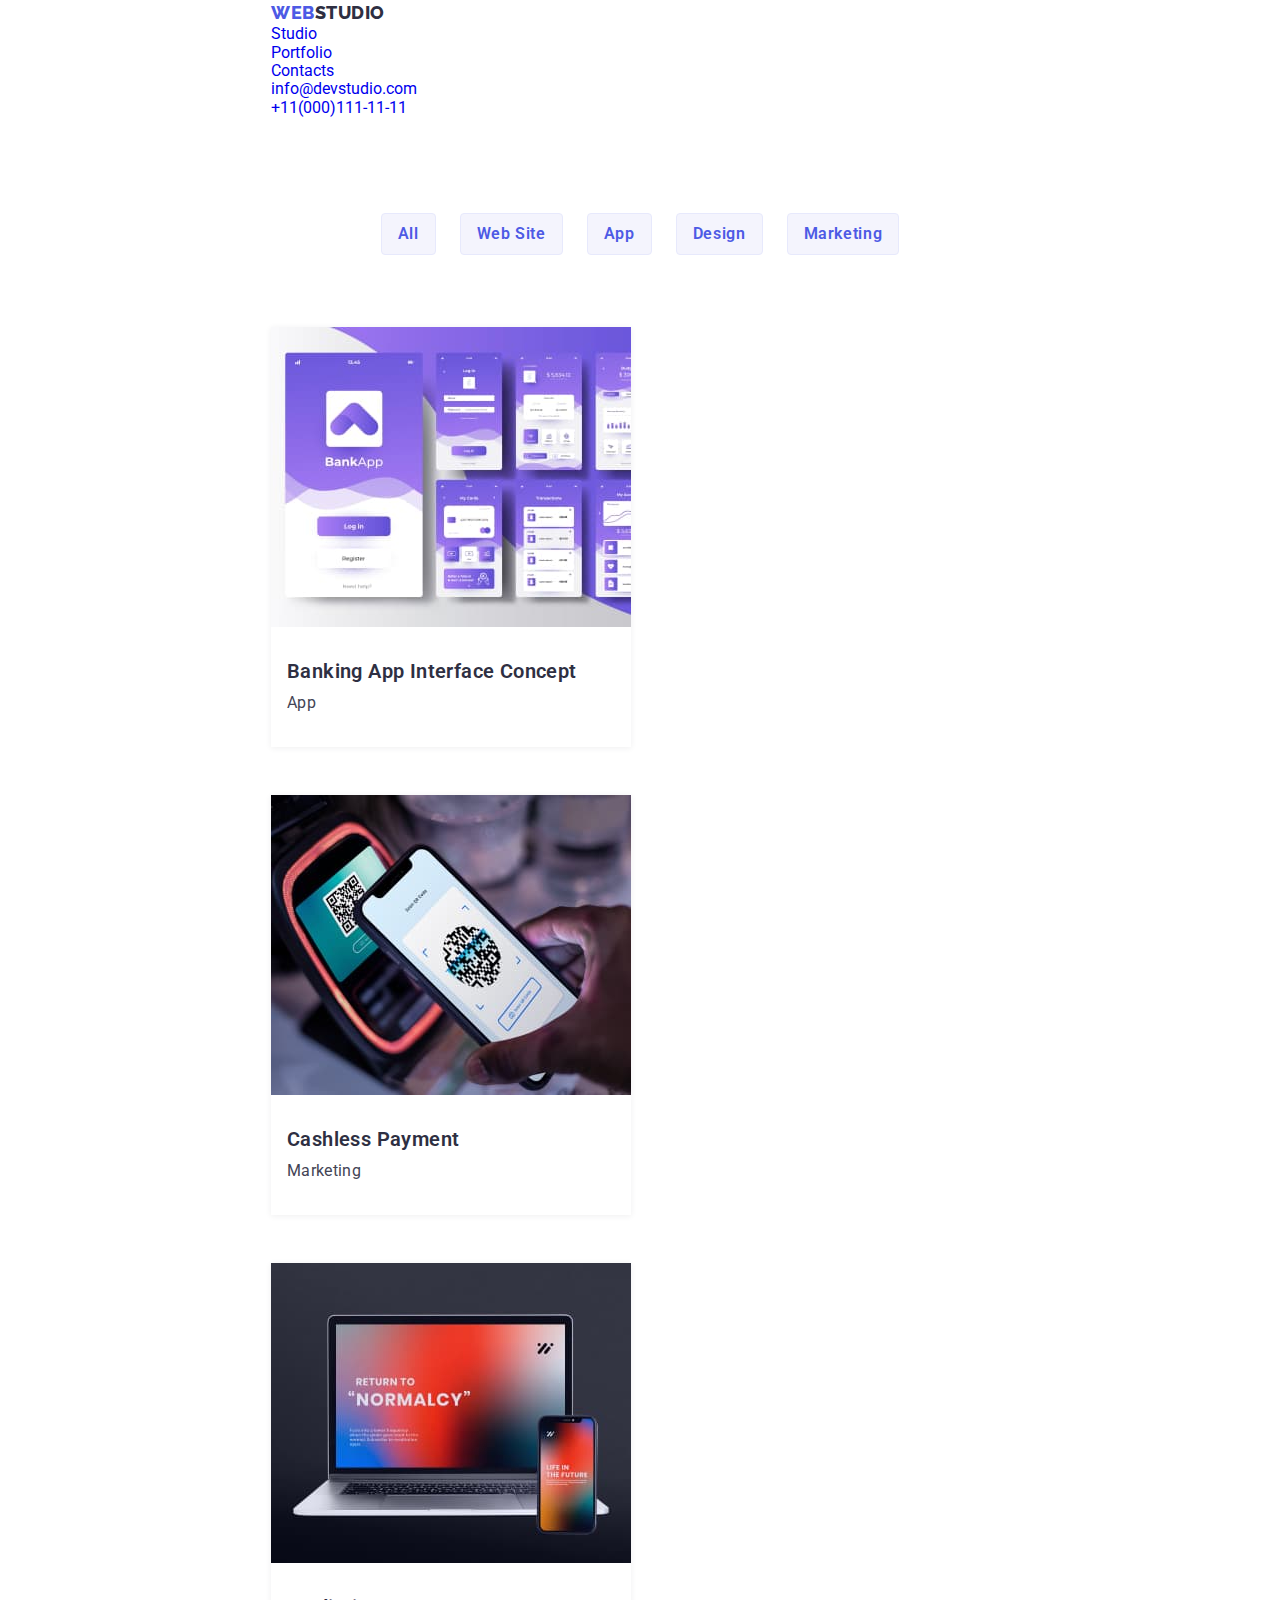
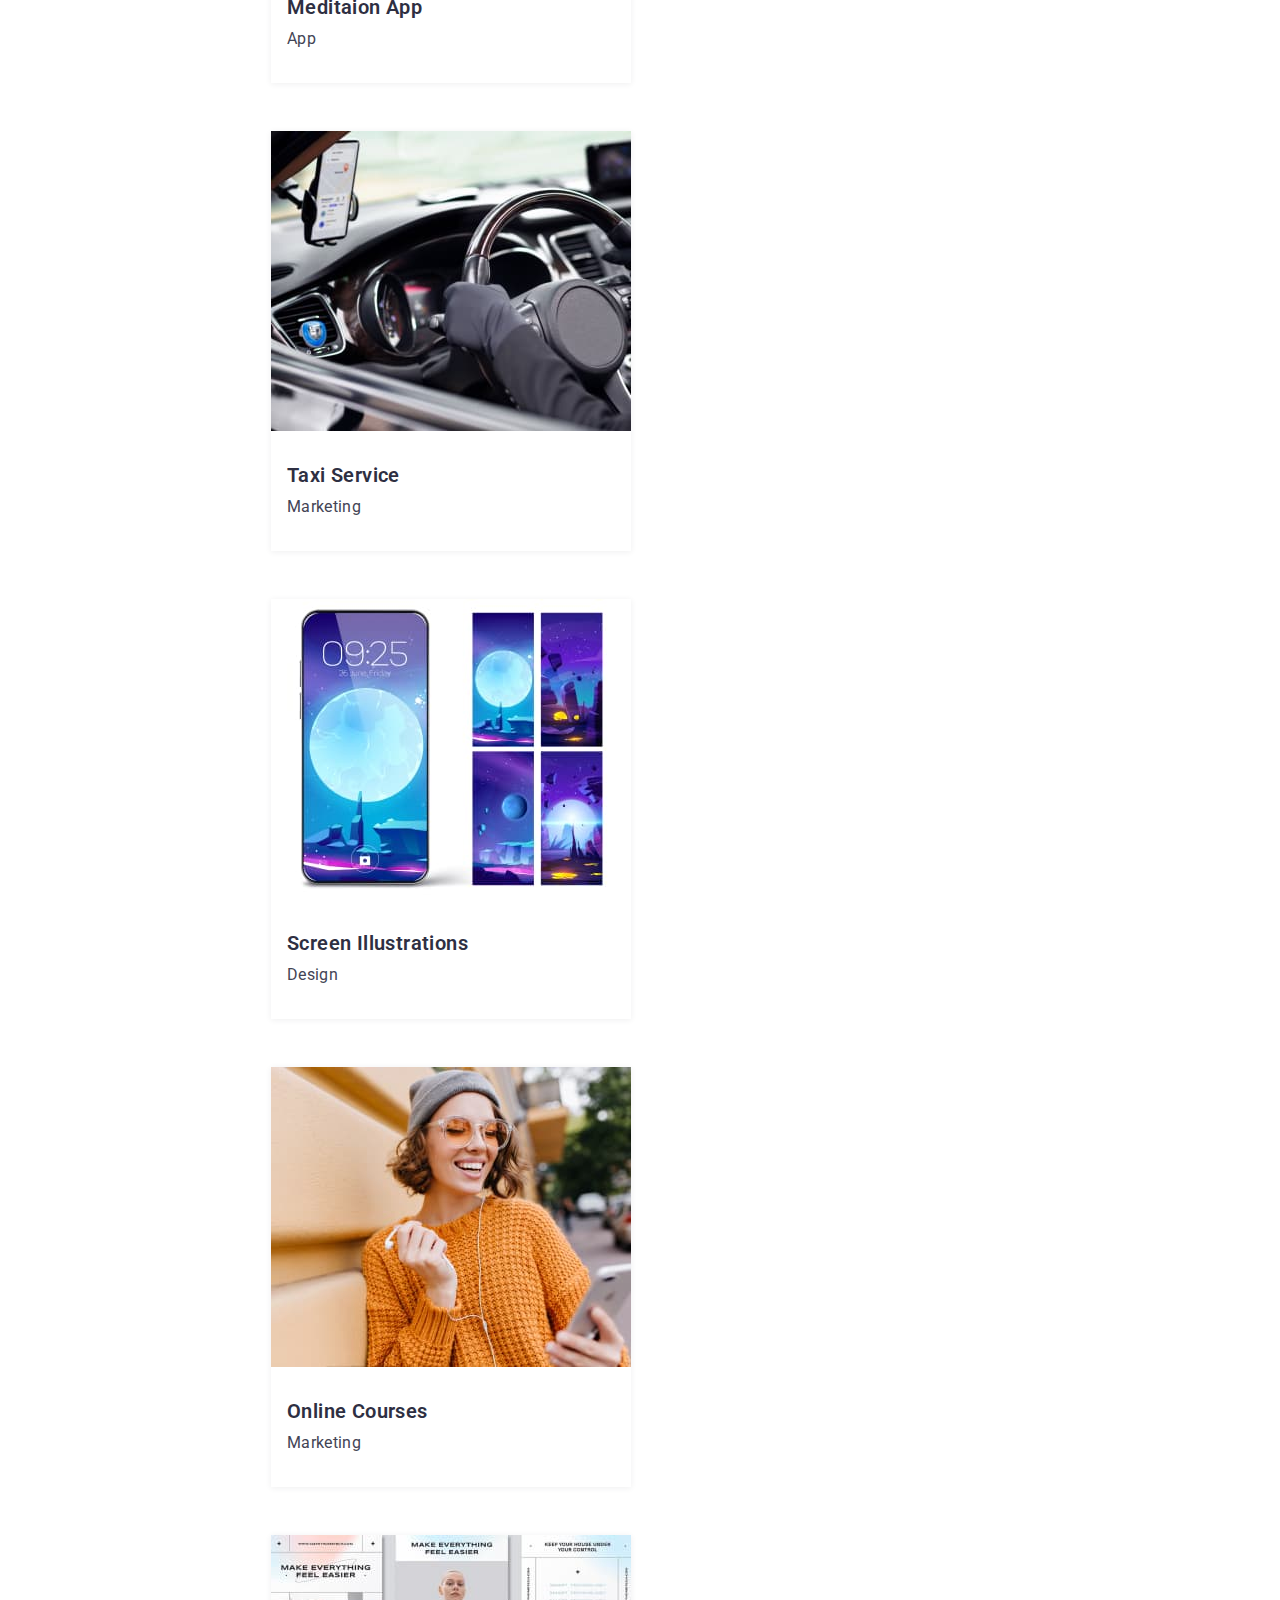
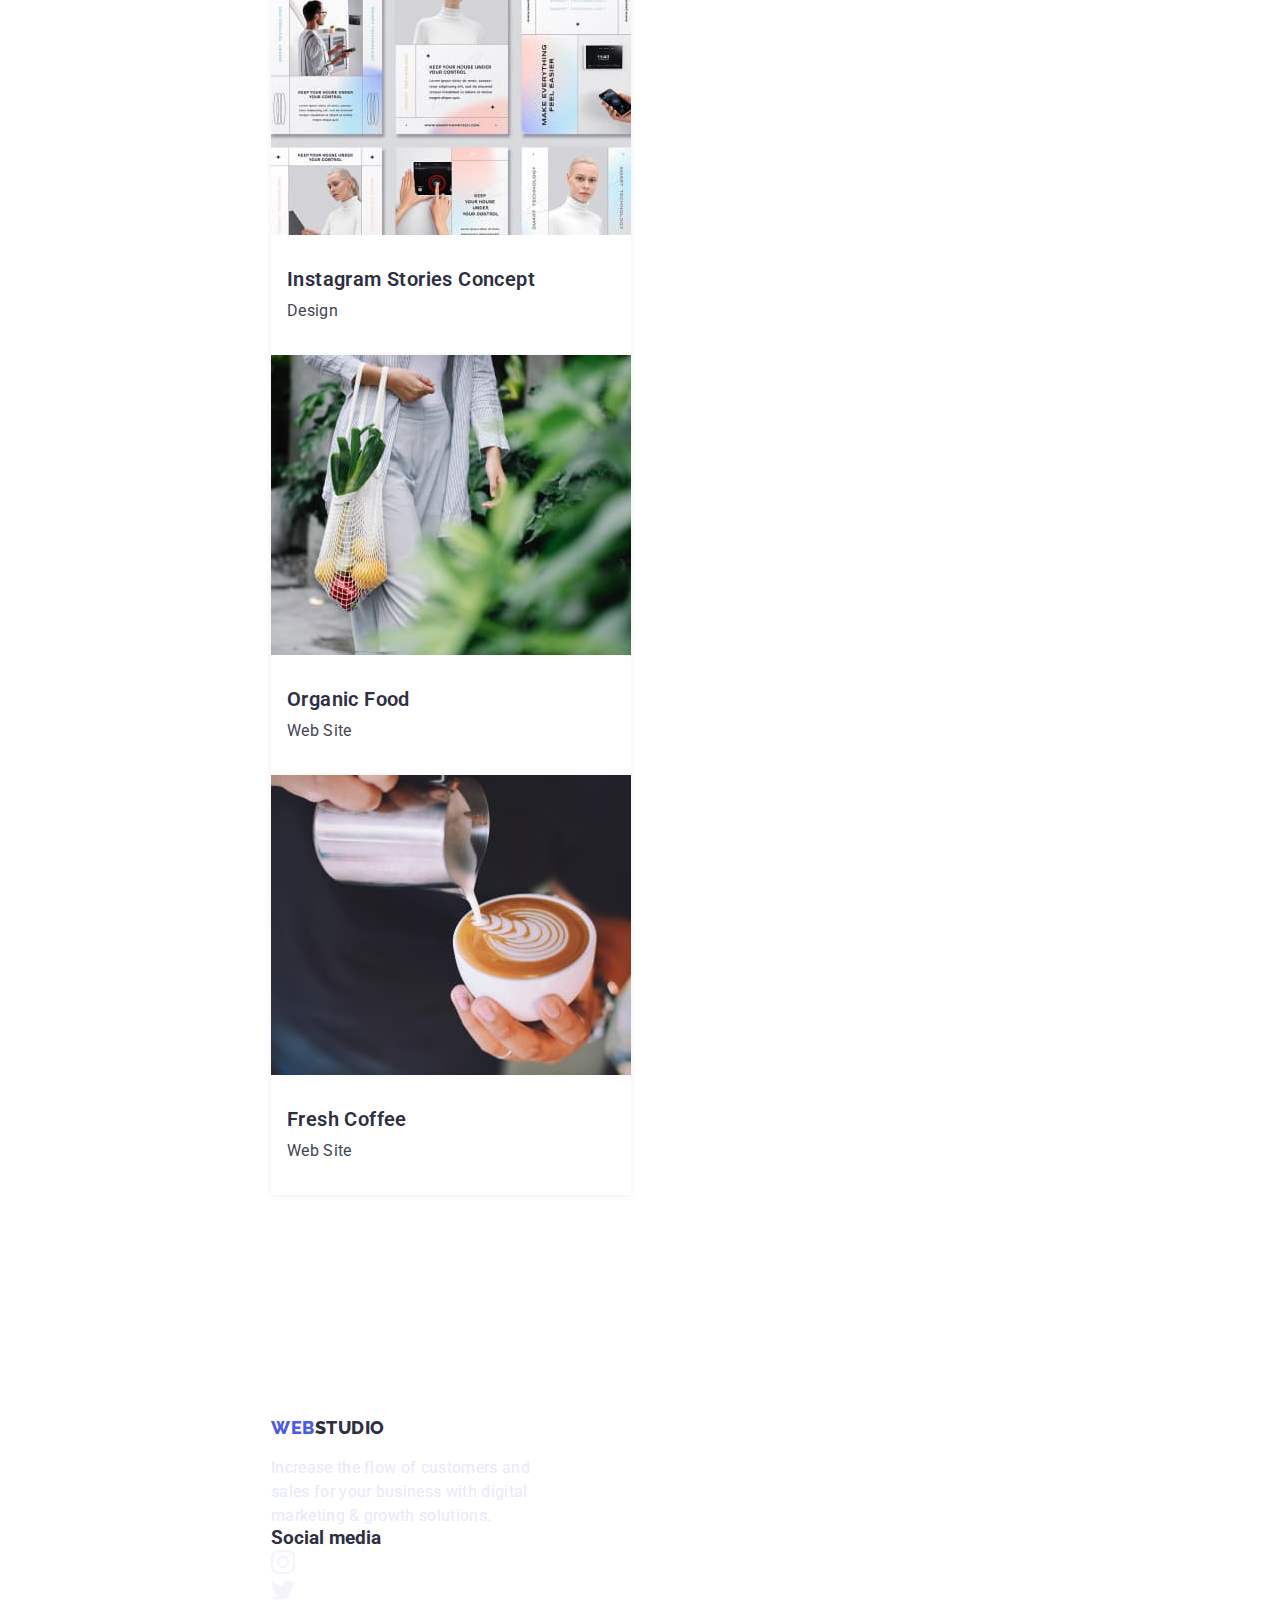
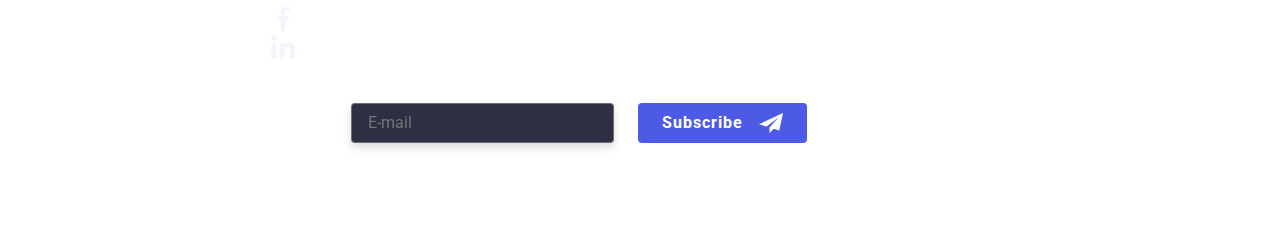
==== portfolio.html @ 141341dd "7" ====
<!DOCTYPE html>
<html lang="en">
  <head>
    <meta charset="UTF-8" />
    <meta http-equiv="X-UA-Compatible" content="IE=edge" />
    <meta name="viewport" content="width=device-width, initial-scale=1.0" />
    <link rel="stylesheet" href="css/modern-normalize.css" />
    <link rel="stylesheet" href="css/style.css" />
    <link rel="preconnect" href="https://fonts.googleapis.com" />
    <link rel="preconnect" href="https://fonts.gstatic.com" crossorigin />
    <link
      href="https://fonts.googleapis.com/css2?family=Raleway:wght@800&family=Roboto:wght@400;700&display=swap"
      rel="stylesheet"
    />
    <link rel="preconnect" href="https://fonts.googleapis.com" />
    <link rel="preconnect" href="https://fonts.gstatic.com" crossorigin />
    <link
      href="https://fonts.googleapis.com/css2?family=Raleway:wght@800&display=swap"
      rel="stylesheet"
    />
    <title>Document</title>
  </head>
  <body>
    <header>
      <div class="container header">
        <nav class="header__menu">
          <a class="logo" href="index.html"><span>Web</span>Studio</a>
          <ul class="header__menu__list">
            <li><a class="header__menu__link" href="index.html">Studio</a></li>
            <li>
              <a class="header__menu__link current" href="portfolio.html"
                >Portfolio</a
              >
            </li>
            <li><a class="header__menu__link" href="#">Contacts</a></li>
          </ul>
        </nav>
        <ul class="header__contact">
          <li>
            <a class="header__contact__link" href="mailto:info@devstudio.com"
              >info@devstudio.com</a
            >
          </li>
          <li>
            <a class="header__contact__link" href="tel:+110001111111"
              >+11(000)111-11-11</a
            >
          </li>
        </ul>
      </div>
    </header>
    <main>
      <section class="portfolio__content">
        <div class="container">
          <h1 class="visually-hidden">Портфолио</h1>
          <ul class="portfolio__buttons">
            <li><button type="button">All</button></li>
            <li><button type="button">Web Site</button></li>
            <li><button type="button">App</button></li>
            <li><button type="button">Design</button></li>
            <li><button type="button">Marketing</button></li>
          </ul>
          <ul class="portfolio__list">
            <li class="portfolio__item">
              <div class="portfolio__list_img-box">
                <img
                  width="360"
                  height="300"
                  src="img/portfolio/img11.jpg"
                  alt="
Концепція інтерфейсу банківської програми"
                />
                <div class="overlay">
                  <p>
                    14 Stylish and User-Friendly App Design Concepts · Task
                    Manager App · Calorie Tracker App · Exotic Fruit Ecommerce
                    App · Cloud Storage App
                  </p>
                </div>
              </div>
              <div class="portfolio__list__text">
                <h3>Banking App Interface Concept</h3>
                <p>App</p>
              </div>
            </li>
            <li class="portfolio__item">
              <div class="portfolio__list_img-box">
                <img
                  width="360"
                  height="300"
                  src="img/portfolio/img12.jpg"
                  alt="
        Безготівковий розрахунок"
                />
                <div class="overlay">
                  <p>
                    14 Stylish and User-Friendly App Design Concepts · Task
                    Manager App · Calorie Tracker App · Exotic Fruit Ecommerce
                    App · Cloud Storage App
                  </p>
                </div>
              </div>
              <div class="portfolio__list__text">
                <h3>Cashless Payment</h3>
                <p>Marketing</p>
              </div>
            </li>
            <li class="portfolio__item">
              <div class="portfolio__list_img-box">
                <img
                  width="360"
                  height="300"
                  src="img/portfolio/img13.jpg"
                  alt="
        Додаток для медитації"
                />
                <div class="overlay">
                  <p>
                    14 Stylish and User-Friendly App Design Concepts · Task
                    Manager App · Calorie Tracker App · Exotic Fruit Ecommerce
                    App · Cloud Storage App
                  </p>
                </div>
              </div>

              <div class="portfolio__list__text">
                <h3>Meditaion App</h3>
                <p>App</p>
              </div>
            </li>
            <li class="portfolio__item">
              <div class="portfolio__list_img-box">
                <img
                  width="360"
                  height="300"
                  src="img/portfolio/img14.jpg"
                  alt="
      Служба таксі"
                />
                <div class="overlay">
                  <p>
                    14 Stylish and User-Friendly App Design Concepts · Task
                    Manager App · Calorie Tracker App · Exotic Fruit Ecommerce
                    App · Cloud Storage App
                  </p>
                </div>
              </div>

              <div class="portfolio__list__text">
                <h3>Taxi Service</h3>
                <p>Marketing</p>
              </div>
            </li>
            <li class="portfolio__item">
              <div class="portfolio__list_img-box">
                <img
                  width="360"
                  height="300"
                  src="img/portfolio/img15.jpg"
                  alt="
        Екранні ілюстрації"
                />
                <div class="overlay">
                  <p>
                    14 Stylish and User-Friendly App Design Concepts · Task
                    Manager App · Calorie Tracker App · Exotic Fruit Ecommerce
                    App · Cloud Storage App
                  </p>
                </div>
              </div>

              <div class="portfolio__list__text">
                <h3>Screen Illustrations</h3>
                <p>Design</p>
              </div>
            </li>
            <li class="portfolio__item">
              <div class="portfolio__list_img-box">
                <img
                  width="360"
                  height="300"
                  src="img/portfolio/img16.jpg"
                  alt="Онлайн курси"
                />
                <div class="overlay">
                  <p>
                    14 Stylish and User-Friendly App Design Concepts · Task
                    Manager App · Calorie Tracker App · Exotic Fruit Ecommerce
                    App · Cloud Storage App
                  </p>
                </div>
              </div>

              <div class="portfolio__list__text">
                <h3>Online Courses</h3>
                <p>Marketing</p>
              </div>
            </li>
            <li class="portfolio__item">
              <div class="portfolio__list_img-box">
                <img
                  width="360"
                  height="300"
                  src="img/portfolio/img17.jpg"
                  alt="Концепція Інстаграм исторії"
                />
                <div class="overlay">
                  <p>
                    14 Stylish and User-Friendly App Design Concepts · Task
                    Manager App · Calorie Tracker App · Exotic Fruit Ecommerce
                    App · Cloud Storage App
                  </p>
                </div>
              </div>

              <div class="portfolio__list__text">
                <h3>Instagram Stories Concept</h3>
                <p>Design</p>
              </div>
            </li>
            <li class="portfolio__item">
              <div class="portfolio__list_img-box">
                <img
                  width="360"
                  height="300"
                  src="img/portfolio/img18.jpg"
                  alt="Натуральні харчові продукти"
                />
                <div class="overlay">
                  <p>
                    14 Stylish and User-Friendly App Design Concepts · Task
                    Manager App · Calorie Tracker App · Exotic Fruit Ecommerce
                    App · Cloud Storage App
                  </p>
                </div>
              </div>

              <div class="portfolio__list__text">
                <h3>Organic Food</h3>
                <p>Web Site</p>
              </div>
            </li>
            <li class="portfolio__item">
              <div class="portfolio__list_img-box">
                <img
                  width="360"
                  height="300"
                  src="img/portfolio/img19.jpg"
                  alt="Свіжа кава"
                />
                <div class="overlay">
                  <p>
                    14 Stylish and User-Friendly App Design Concepts · Task
                    Manager App · Calorie Tracker App · Exotic Fruit Ecommerce
                    App · Cloud Storage App
                  </p>
                </div>
              </div>

              <div class="portfolio__list__text">
                <h3>Fresh Coffee</h3>
                <p>Web Site</p>
              </div>
            </li>
          </ul>
        </div>
      </section>
    </main>
    <footer>
      <div class="container footer__content">
        <div>
          <a class="logo logo__footer" href="index.html"
            ><span>Web</span>Studio</a
          >
          <p class="footer-text">
            Increase the flow of customers and sales for your business with
            digital marketing & growth solutions.
          </p>
        </div>
        <div class="footer__social-media">
          <h3 class="footer__social-media-title">Social media</h3>
          <ul class="footer__social-media-list">
            <li>
              <a class="footer__social-media_link" href="#">
                <svg
                  class="footer__social-media_svg"
                  width="24px"
                  height="24px"
                >
                  <use href="img/symbol-defs.svg#icon-instagram2"></use>
                </svg>
              </a>
            </li>
            <li>
              <a class="footer__social-media_link" href="#">
                <svg
                  class="footer__social-media_svg"
                  width="24px"
                  height="24px"
                >
                  <use href="img/symbol-defs.svg#icon-twitter2"></use>
                </svg>
              </a>
            </li>
            <li>
              <a class="footer__social-media_link" href="#">
                <svg
                  class="footer__social-media_svg"
                  width="24px"
                  height="24px"
                >
                  <use href="img/symbol-defs.svg#icon-facebook2"></use>
                </svg>
              </a>
            </li>
            <li>
              <a class="footer__social-media_link" href="#">
                <svg
                  class="footer__social-media_svg"
                  width="24px"
                  height="24px"
                >
                  <use href="img/symbol-defs.svg#icon-linkedin2"></use>
                </svg>
              </a>
            </li>
          </ul>
        </div>
        <div class="footer_subscribe">
          <p class="subscribe-text">Subscribe</p>
          <form class="footer-form">
            <input class="footer-form-input" type="mail" name="text" placeholder="E-mail">
            <button class="footer-form-button" type="submit">Subscribe
              <svg class="footer-button-svg" width="24px" height="24px">
                <use href="./img/symbol-defs.svg#icon-send"></use>
              </svg>
            </button>
          </form>
        </div>
      </div>
    </footer>
  </body>
</html>
---- css/style.css ----
* {
  text-decoration: none;
  list-style: none;
  padding: 0;
  margin: 0;
}

img {
  display: block;
  width: 100%;
  height: auto;
}

body {
  font-weight: 400;
  color: var(--brand-color2);
  font-family: "Roboto", sans-serif;
}

:root {
  --brand-color: #434455;
  --blu-color: #4d5ae5;
  --blu-color2: #404bbf;
  --brand-color2: #2e2f42;
  --white-color: #fff;
  --white-color2: #f4f4fd;
  --white-color3: #e7e9fc;
  --modal-input-color: #8e8f99;
}

.section {
  padding: 120px 0;
}

/* .container {
  padding: 0 15px;
  width: 1158px;
  margin: 0 auto;
} */

.container {
  margin-left: auto;
  margin-right: auto;
  padding-left: 15px;
  padding-right: 15px;}

  @media screen and(max-width:427px) {
    .container{  
    width: 100vw;
      margin: 0;
      margin-left: auto;
      margin-right: auto;}  
  }

  @media screen and (min-width:428px) {
      .container{width: 428px;}
  }

  @media screen and (min-width:768px) {
    
      .container{width: 768px;}
  }

  @media screen and (min-width:1440px) {

      .container{width: 1158px;}
  }

@media screen and (max-width: 767px) {
  .header__menu__list,
  .header__contact {
    display: none;
  }
  .header {
    display: flex;
    justify-content: space-between;
    align-items: center;
    padding-top: 24px;
    padding-bottom: 24px;
  }
  .mobile__menu__open {
    border: 0;
    background: none;
  }
  .mobile__menu__open__icon {
    display: block;
  }
}

.mobile__menu.is-open {
  opacity: 1;
  visibility: visible;
  pointer-events: auto;
}

.mobile__menu {
  position: fixed;
  top: 0;
  left: 0;
  width: 100%;
  height: 100%;
  background: #fff;
  z-index: 1000;
  opacity: 0;
  visibility: hidden;
  pointer-events: none;
  transition: opacity 250ms cubic-bezier(0.4, 0, 0.2, 1),
    visibility 250ms cubic-bezier(0.4, 0, 0.2, 1);
}


.mobile__menu__container {
  position: relative;
  padding: 80px 0 40px 25px;
}

.mobale__menu__link_list {
  margin-bottom: 284px;
}

.mobale__menu__link_item {
  margin-bottom: 40px;
}

.mobale__menu__link_item:nth-child(3) {
  margin: 0;
}

.mobile__menu__link {
  font-weight: 600;
  font-size: 36px;
  line-height: 1.12;
  letter-spacing: 0.02em;
  text-transform: capitalize;
  color: var(--brand-color2);
  transition: color 250ms cubic-bezier(0.4, 0, 0.2, 1);
}

.mobile__menu__link:focus,
.mobile__menu__link:active {
  color: var(--blu-color);
}

.mobale__menu__link_contact_list {
  margin-bottom: 48px;
}

.mobale__menu__link_contact_item {
  margin-bottom: 40px;
}

.mobale__menu__link_contact_item:nth-child(2) {
  margin: 0;
}
.mobile__menu__contact_link {
  font-weight: 600;
  font-size: 36px;
  line-height: 1.2;
  text-transform: capitalize;
  color: var(--brand-color);
  transition: color 250ms cubic-bezier(0.4, 0, 0.2, 1);
}

.mobile__menu__contact_link:focus,
.mobile__menu__contact_link:active {
  color: var(--blu-color);
}

.mobale__menu__link_contact_item:nth-child(2) .mobile__menu__contact_link {
  font-size: 20px;
  line-height: 1.2;
  letter-spacing: 0.02em;
  text-transform: none;
}

.mobale__menu__link_social_list {
  display: flex;
  width: 328px;
  height: 40px;
  gap: 56px;
}
.mobile__menu__link_social_item {
  display: flex;
  width: 40px;
  height: 40px;
  justify-content: center;
  align-items: center;
  border-radius: 50px;
  border: none;
  background-color: var(--blu-color);
}

.mobile__menu__social__link-svg {
  display: block;
}

.mobile__menu__close {
  position: absolute;
  top: 30px;
  right: 18px;
  width: 24px;
  height: 24px;
  border-radius: 50%;
  background-color: #e7e9fc;
  border: 1px solid rgba(0, 0, 0, 0.1);
  text-align: center;
  transition: box-shadow 250ms cubic-bezier(0.4, 0, 0.2, 1),
    border 250ms cubic-bezier(0.4, 0, 0.2, 1);
}

.mobile__menu__close:focus,
.mobile__menu__close:active {
  border: 1px solid rgba(0, 0, 0, 0);
  box-shadow: 0px 1px 6px rgba(46, 47, 66, 0.08),
    0px 1px 1px rgba(46, 47, 66, 0.16), 0px 2px 1px rgba(46, 47, 66, 0.08);
}

.mobile__menu__icon:hover,
.mobile__menu__icon:focus {
  border: 1px solid rgba(0, 0, 0, 0);
  box-shadow: 0px 1px 6px rgba(46, 47, 66, 0.08),
    0px 1px 1px rgba(46, 47, 66, 0.16), 0px 2px 1px rgba(46, 47, 66, 0.08);
}

.logo {
  font-weight: 800;
  font-size: 18px;
  line-height: 1.4;
  letter-spacing: 0.03em;
  text-transform: uppercase;
  color: var(--brand-color2);
  font-family: "Raleway", sans-serif;
  align-self: center;
}

.logo span {
  color: var(--blu-color);
}

/* header {
  box-shadow: 0px 2px 1px rgba(46, 47, 66, 0.08),
    0px 1px 1px rgba(46, 47, 66, 0.16), 0px 1px 6px rgba(46, 47, 66, 0.08);
}

.header {
  display: flex;
}



.header__menu {
  display: flex;
}

.header__menu__list {
  display: flex;
  align-items: center;
  margin: 0 0 0 77px;
}

.header__menu__link {
  color: var(--brand-color2);
  font-weight: 600;
  font-size: 16px;
  line-height: 1.5;
  letter-spacing: 0.02em;
  transition: color 250ms cubic-bezier(0.4, 0, 0.2, 1);
}

.header__menu__list li {
  margin: 0 40px 0 0;
}

.header__menu__list li:nth-child(3) {
  margin: 0;
}

.header__menu__link {
  padding: 24px 0;
  position: relative;
  display: block;
}

.header__menu__link::after {
  content: "";
  position: absolute;
  left: 0;
  bottom: 0;
  display: block;
  width: 100%;
  height: 5px;
  background-color: var(--blu-color);
  color: var(--blu-color);
  display: none;
}

.header__menu__link.current::after {
  content: "";
  position: absolute;
  left: 0;
  bottom: 0;
  display: block;
  width: 100%;
  height: 5px;
  background-color: var(--blu-color);
  border-radius: 2px;
}

.header__menu__link:hover,
.header__menu__link:focus {
  color: var(--brand-color);
}

.header__menu__link:active {
  color: var(--blu-color);
}

.header__contact {
  padding: 24px 0;
  display: flex;
  margin-left: auto;
}

.header__contact__link {
  color: var(--brand-color2);
  font-weight: 400;
  font-size: 16px;
  line-height: 1.5;
  letter-spacing: 0.02em;
  transition: color 250ms cubic-bezier(0.4, 0, 0.2, 1);
}

.header__contact li {
  margin: 0 0 0 40px;
}

.header__contact li:nth-child(1) {
  margin: 0;
}

.header__contact__link:hover,
.header__contact__link:focus {
  color: var(--blu-color);
}

.header__contact__link:active {
  color: var(--blu-color);
}




.main__header {
  background-image: linear-gradient(
      rgba(46, 47, 66, 0.7),
      rgba(46, 47, 66, 0.7)
    ),
    url(../img/people-office.jpg);
  background-size: cover;
  padding: 192px 0;
  text-align: center;
  margin: 0 auto;
  max-width: 1600px;
}

.main__header h1 {
  font-weight: 600;
  font-size: 56px;
  line-height: 1.08;
  text-align: center;
  letter-spacing: 0.02em;
  color: var(--white-color);
  margin: 0 auto;
  width: 496px;
}

.main__header button {
  max-width: 170px;
  background: var(--blu-color);
  box-shadow: 0px 4px 4px rgb(0 0 0 / 15%);
  transition: box-shadow 250ms cubic-bezier(0.4, 0, 0.2, 1);
  border-radius: 4px;
  font-size: 16px;
  line-height: 1.19;
  color: var(--white-color);
  border: none;
  cursor: pointer;
  margin: 48px 0 0 0;
  padding: 16px 32px;
}

.main__header button:hover {
  box-shadow: 0px 1px 6px rgba(46, 47, 66, 0.08),
    0px 1px 1px rgba(46, 47, 66, 0.16), 0px 2px 1px rgba(46, 47, 66, 0.08);
}

.main__header button:active {
  background: var(--blu-color2);
  box-shadow: 0px 4px 4px rgba(0, 0, 0, 0.15);
}

.main__text {
  padding: 120px 0 0 0;
}

.main__text__list {
  display: flex;
  gap: 24px;
}

.main__text__list__icon {
  background: #f4f4fd;
  border-radius: 4px;
  background: #f4f4fd;
  border-radius: 4px;
  width: 264px;
  height: 112px;
  display: flex;
  justify-content: center;
  align-items: center;
}

.icon-benefits {
  display: block;
}

.main__text h3 {
  font-weight: 600;
  font-size: 20px;
  line-height: 1.2;
  letter-spacing: 0.02em;
  margin: 8px 0 8px 0;
}

.main__text p {
  font-size: 16px;
  line-height: 1.5;
  letter-spacing: 0.02em;
  color: var(--brand-color);
}

.main__descr h2 {
  font-weight: 600;
  font-size: 36px;
  line-height: 1.12;
  text-align: center;
  letter-spacing: 0.02em;
  text-transform: capitalize;
  margin: 0 0 72px 0;
}

.main__descr__list {
  display: flex;
  gap: 24px;
}

.main__team {
  background-color: var(--white-color2);
}

.main__team h2 {
  font-weight: 600;
  font-size: 36px;
  line-height: 1.12;
  text-align: center;
  letter-spacing: 0.02em;
  text-transform: capitalize;
  margin: 0 0 72px;
}

.main__team__list {
  display: flex;
  gap: 24px;
}

.teammate {
  background: #ffffff;
  box-shadow: 0px 1px 6px rgba(46, 47, 66, 0.08),
    0px 1px 1px rgba(46, 47, 66, 0.16), 0px 2px 1px rgba(46, 47, 66, 0.08);
  border-radius: 0px 0px 4px 4px;
}

.teammate__text {
  padding: 32px 16px;
}

.social_media_team {
  display: flex;
  gap: 24px;
  padding: 4px 0;
}

.social_media_team-link {
  width: 40px;
  height: 40px;
  width: 40px;
  height: 40px;
  display: flex;
  justify-content: center;
  align-items: center;
  border-radius: 50%;
  border: 1px solid var(--blu-color);
  background-color: var(--blu-color);
}

.teammate h3 {
  font-weight: 600;
  font-size: 20px;
  line-height: 1.2;
  text-align: center;
  letter-spacing: 0.02em;
}

.teammate p {
  font-size: 16px;
  line-height: 24px;
  text-align: center;
  letter-spacing: 0.02em;
  color: var(--brand-color);
  margin: 8px 0 8px 0;
}

.customers__title {
  color: var(--brand-color2);
  text-align: center;
  margin: 0 0 72px 0;
  font-weight: 700;
  font-size: 36px;
  line-height: 1.17;
  letter-spacing: 0.03em;
}

.customers__list {
  display: flex;
  gap: 24px;
  height: 88px;
}

.customers__link {
  border: 1px solid #8e8f99;
  border-radius: 4px;
  transition: border 250ms cubic-bezier(0.4, 0, 0.2, 1);
  width: 168px;
  height: 88px;
  display: flex;
  justify-content: center;
  align-items: center;
}

.customers__link:hover,
.customers__link:focus {
  border: 1px solid var(--blu-color);
}

.customers-svg {
  fill: #8e8f99;
  transition: fill 250ms cubic-bezier(0.4, 0, 0.2, 1);
}

.customers__link:hover .customers-svg {
  fill: var(--blu-color);
}

.customers__link:hover .customers-svg {
  fill: var(--blu-color);
}

footer {
  background-color: var(--brand-color2);
}

.logo__footer {
  color: var(--white-color2);
  display: inline-block;
}

.footer__content {
  display: flex;
}

.footer__social-media {
  height: 100%;
  margin: 0 0 0 120px;
}

.footer__social-media-title {
  color: var(--white-color);
  font-weight: 600;
  font-size: 16px;
  line-height: 1.5;
  letter-spacing: 0.02em;
  margin: 0 0 16px 0;
}

.footer__social-media-list {
  display: flex;
  height: 40px;
  max-width: 208px;
  gap: 16px;
}

.footer__social-media_link {
  width: 40px;
  height: 40px;
  display: flex;
  justify-content: center;
  align-items: center;
  border: 0px solid rgba(255, 255, 255, 0.1);
  border-radius: 50%;
  background: rgba(255, 255, 255, 0.1);
  transition: background-color 250ms cubic-bezier(0.4, 0, 0.2, 1);
}

.footer__social-media_link:hover {
  background-color: #31d0aa;
}

.footer__social-media_link:focus {
  background-color: #31d0aa;
}
/* Portfolio */

.visually-hidden {
  position: absolute;
  width: 1px;
  height: 1px;
  margin: -1px;
  border: 0;
  padding: 0;
  white-space: nowrap;
  clip-path: inset(100%);
  clip: rect(0 0 0 0);
  overflow: hidden;
}

.portfolio__content {
  padding: 96px 0 120px 0;
}

.portfolio__buttons {
  display: flex;
  justify-content: center;
}

.portfolio__buttons button {
  font-family: "Roboto";
  font-style: normal;
  font-weight: 600;
  font-size: 16px;
  line-height: 1.5;
  letter-spacing: 0.04em;
  background: var(--white-color2);
  border: 1px solid var(--white-color3);
  border-radius: 4px;
  color: var(--blu-color);
  cursor: pointer;
  padding: 8px 16px;
  transition: background-color 250ms cubic-bezier(0.4, 0, 0.2, 1),
    border 250ms cubic-bezier(0.4, 0, 0.2, 1),
    box-shadow 250ms cubic-bezier(0.4, 0, 0.2, 1),
    color 250ms cubic-bezier(0.4, 0, 0.2, 1);
}

.portfolio__buttons li {
  margin: 0 24px 0 0;
}

.portfolio__buttons li:nth-child(5) {
  margin: 0;
}

.portfolio__buttons button:hover,
.portfolio__buttons button:focus {
  border: 1px solid var(--blu-color);
  background: var(--blu-color);
  box-shadow: 0px 3px 1px rgba(0, 0, 0, 0.1), 0px 2px 1px rgba(0, 0, 0, 0.08),
    0px 2px 2px rgba(0, 0, 0, 0.12);
  color: var(--white-color);
}

.portfolio__buttons button:active {
  background: var(--blu-color2);
  box-shadow: 0px 3px 1px rgba(0, 0, 0, 0.1), 0px 2px 1px rgba(0, 0, 0, 0.08),
    0px 2px 2px rgba(0, 0, 0, 0.12);
  color: var(--white-color);
}

.portfolio__list {
  display: flex;
  flex-wrap: wrap;
  margin: 72px 0 0 0;
}

.portfolio__list__text {
  padding: 32px 0 32px 16px;
}
.portfolio__item:nth-child(n + 7) {
  margin: 0 24px 0 0;
}
.portfolio__item:nth-child(3n + 3) {
  margin: 0 0 48px 0;
}
.portfolio__item:nth-child(9) {
  margin: 0;
}

.portfolio__item {
  box-shadow: 0px 1px 6px rgba(46, 47, 66, 0.08);
  transition: box-shadow 250ms cubic-bezier(0.4, 0, 0.2, 1);
  margin: 0 24px 48px 0;
}

.portfolio__list img {
  display: block;
}

.portfolio__item:hover,
.portfolio__item:focus {
  box-shadow: 0px 1px 6px rgba(46, 47, 66, 0.08),
    0px 1px 1px rgba(46, 47, 66, 0.16), 0px 2px 1px rgba(46, 47, 66, 0.08);
}

.portfolio__list h3 {
  font-weight: 600;
  font-size: 20px;
  line-height: 1.2;
  letter-spacing: 0.02em;
  margin: 0 0 8px 0;
}

.portfolio__list p {
  font-size: 16px;
  line-height: 1.5;
  letter-spacing: 0.02em;
  color: var(--brand-color);
}

.portfolio__list_img-box {
  position: relative;
  width: 360px;
  height: 300px;
  margin-left: auto;
  margin-right: auto;
  background-color: #bdbdbd;
  overflow: hidden;
}

.portfolio__item:hover .overlay,
.portfolio__item:focus .overlay {
  transform: translatey(0);
}

.overlay {
  position: absolute;
  top: 0;
  left: 0;
  width: 100%;
  height: 100%;
  background-color: #3f51b5;
  transform: translatey(100%);
  transition: transform 250ms ease;
}

.overlay p {
  font-size: 16px;
  line-height: 1.5;
  letter-spacing: 0.02em;
  color: #f4f4fd;
  padding: 40px 32px;
}

/* footer */

footer {
  padding: 100px 0;
}

.footer-text {
  max-width: 264px;
  margin: 16px 0 0 0;
  font-size: 16px;
  line-height: 24px;
  letter-spacing: 0.02em;
  color: var(--white-color3);
}

.footer_subscribe {
  margin: 0 0 0 80px;
  width: 456px;
}

.subscribe-text {
  font-weight: 600;
  font-size: 16px;
  line-height: 1.5;
  letter-spacing: 0.02em;
  color: var(--white-color);
  margin: 0 0 16px 0;
}

.footer-form {
  display: flex;
}

.footer-form-input {
  padding: 8px 0 8px 16px;
  width: 264px;
  margin: 0 24px 0 0;
  border: 1px solid rgba(255, 255, 255, 0.3);
  filter: drop-shadow(0px 4px 4px rgba(0, 0, 0, 0.15));
  border-radius: 4px;
  background: #2e2f42;
  color: #fff;
}

.footer-button-svg {
  margin: 0 0 0 16px;
}

.footer-form-button {
  transition: box-shadow 250ms cubic-bezier(0.4, 0, 0.2, 1);
  cursor: pointer;
  padding: 8px 24px;
  font-weight: 700;
  font-size: 16px;
  line-height: 1.5;
  display: flex;
  align-items: center;
  text-align: center;
  letter-spacing: 0.06em;
  color: var(--white-color);
  border: none;
  background: var(--blu-color);
  border-radius: 4px;
}

.footer-form-button:hover {
  box-shadow: 0px 1px 6px rgba(46, 47, 66, 0.08),
    0px 1px 1px rgba(46, 47, 66, 0.16), 0px 2px 1px rgba(46, 47, 66, 0.08);
}

.footer-form-button:active {
  background: var(--blu-color2);
  box-shadow: 0px 4px 4px rgba(0, 0, 0, 0.15);
}

/* modal */

.backdrop {
  position: fixed;
  top: 0;
  left: 0;
  width: 100%;
  height: 100%;
  background-color: rgba(46, 47, 66, 0.4);
  transition: opacity 250ms cubic-bezier(0.4, 0, 0.2, 1);
}

.is-hidden {
  opacity: 0;
  pointer-events: none;
  transition: opacity 250ms cubic-bezier(0.4, 0, 0.2, 1);
}

.modal {
  position: absolute;
  min-width: 408px;
  min-height: 576px;
  background-color: #fff;
  top: 50%;
  left: 50%;
  transform: translate(-50%, -50%);
}

.modal_close_btn {
  position: absolute;
  top: 24px;
  right: 24px;
  width: 24px;
  height: 24px;
  border-radius: 50%;
  background-color: #e7e9fc;
  border: 1px solid rgba(0, 0, 0, 0.1);
  text-align: center;
  cursor: pointer;
  transition: box-shadow 250ms cubic-bezier(0.4, 0, 0.2, 1),
    border 250ms cubic-bezier(0.4, 0, 0.2, 1);
}

.svg_modal_close {
  fill: #000000;
}

.modal_close_btn:hover,
.modal_close_btn:focus {
  border: 1px solid rgba(0, 0, 0, 0);
  box-shadow: 0px 1px 6px rgba(46, 47, 66, 0.08),
    0px 1px 1px rgba(46, 47, 66, 0.16), 0px 2px 1px rgba(46, 47, 66, 0.08);
}

.modal_block_form {
  display: flex;
  flex-direction: column;
  padding: 72px 24px 24px 24px;
}
.modal_block_form_title {
  font-family: "Roboto";
  font-style: normal;
  font-weight: 600;
  font-size: 16px;
  line-height: 1.5;
  text-align: center;
  letter-spacing: 0.02em;
  color: var(--brand-color2);
  margin-bottom: 16px;
}
.modal_form {
  display: flex;
  flex-direction: column;
}
.modal_form_field {
  display: flex;
  flex-direction: column;
  margin: 0 0 8px 0;
  color: var(--modal-input-color);
}

.modal_form_field:nth-child(4) {
  margin: 0;
}

.modal_form_input_wrap {
  position: relative;
}

.modal_form_text {
  display: block;
  margin: 0 0 4px 0;
  font-size: 12px;
  line-height: 1.17;
  letter-spacing: 0.01em;
}
.modal_form_input {
  width: 100%;
  height: 40px;
  border: 1px solid rgba(33, 33, 33, 0.2);
  border-radius: 4px;
  padding: 0 0 0 40px;
  transition: border-color 250ms cubic-bezier(0.4, 0, 0.2, 1);
}

.modal_form_input:focus {
  outline: none;
  border-color: var(--blu-color);
}

.modal_form_input:focus + .modal_form_input_svg {
  fill: var(--blu-color);
}

.modal_form_input_svg {
  position: absolute;
  top: 50%;
  left: 16px;
  transform: translate(0, -50%);
  transition: fill 250ms cubic-bezier(0.4, 0, 0.2, 1);
}
.modal_form_desc {
  resize: none;
  width: 100%;
  height: 120px;
  font-size: 12px;
  line-height: 1.17;
  letter-spacing: 0.01em;
  border: 1px solid rgba(33, 33, 33, 0.2);
  border-radius: 4px;
  padding: 8px 16px;
  transition: border-color 250ms cubic-bezier(0.4, 0, 0.2, 1);
}

.modal_form_desc::placeholder {
  color: rgba(117, 117, 117, 0.5);
}

.modal_form_desc:focus {
  outline: none;
  border-color: var(--blu-color);
}
.modal_form_chech_link {
  color: var(--blu-color);
}
.modal_form_check-policy {
  display: flex;
  margin: 16px 0 24px 0;
}
.modal_form-check {
  margin: 0 8px 0 0;
}

.modal_form_chech_link {
  font-size: 12px;
  line-height: 1.34;
  letter-spacing: 0.04em;
  color: var(--blu-color);
  margin: 0 0 0 3px;
}
.modal_form_check_desc {
  display: flex;
  align-items: center;
  font-size: 12px;
  line-height: 1.34;
  letter-spacing: 0.04em;
  color: #757575;
  flex: none;
  order: 1;
  flex-grow: 0;
}

.modal_form_check_desc::before {
  content: "";
  display: block;
  margin: 0 8px 0 0;
  width: 16px;
  height: 16px;
  border: 1.25px solid #2e2f42;
  border-radius: 2px;
  transition: border-color 250ms cubic-bezier(0.4, 0, 0.2, 1),
    background 250ms cubic-bezier(0.4, 0, 0.2, 1);
}

.modal_form-check:checked + .modal_form_check_desc::before {
  background: var(--blu-color);
  border-color: var(--blu-color);
  background-image: url(../img/check.svg);
  background-repeat: no-repeat;
  background-position: 2px 3px;
}

.modal_form_button {
  margin: 0 auto;
  width: 170px;
  height: 51px;
  background: var(--blu-color);
  box-shadow: 0px 4px 4px rgba(0, 0, 0, 0.15);
  border: none;
  border-radius: 4px;
  font-weight: 600;
  font-size: 16px;
  line-height: 1.19;
  letter-spacing: 0.04em;
  color: #ffffff;
  cursor: pointer;
  transition: box-shadow 250ms cubic-bezier(0.4, 0, 0.2, 1);
}

.modal_form_button:hover,
.modal_form_button:focus {
  box-shadow: 0px 1px 6px rgba(46, 47, 66, 0.08),
    0px 1px 1px rgba(46, 47, 66, 0.16), 0px 2px 1px rgba(46, 47, 66, 0.08);
}

.modal_form_button:active {
  background: #404bbf;
  box-shadow: 0px 4px 4px rgba(0, 0, 0, 0.15);
}
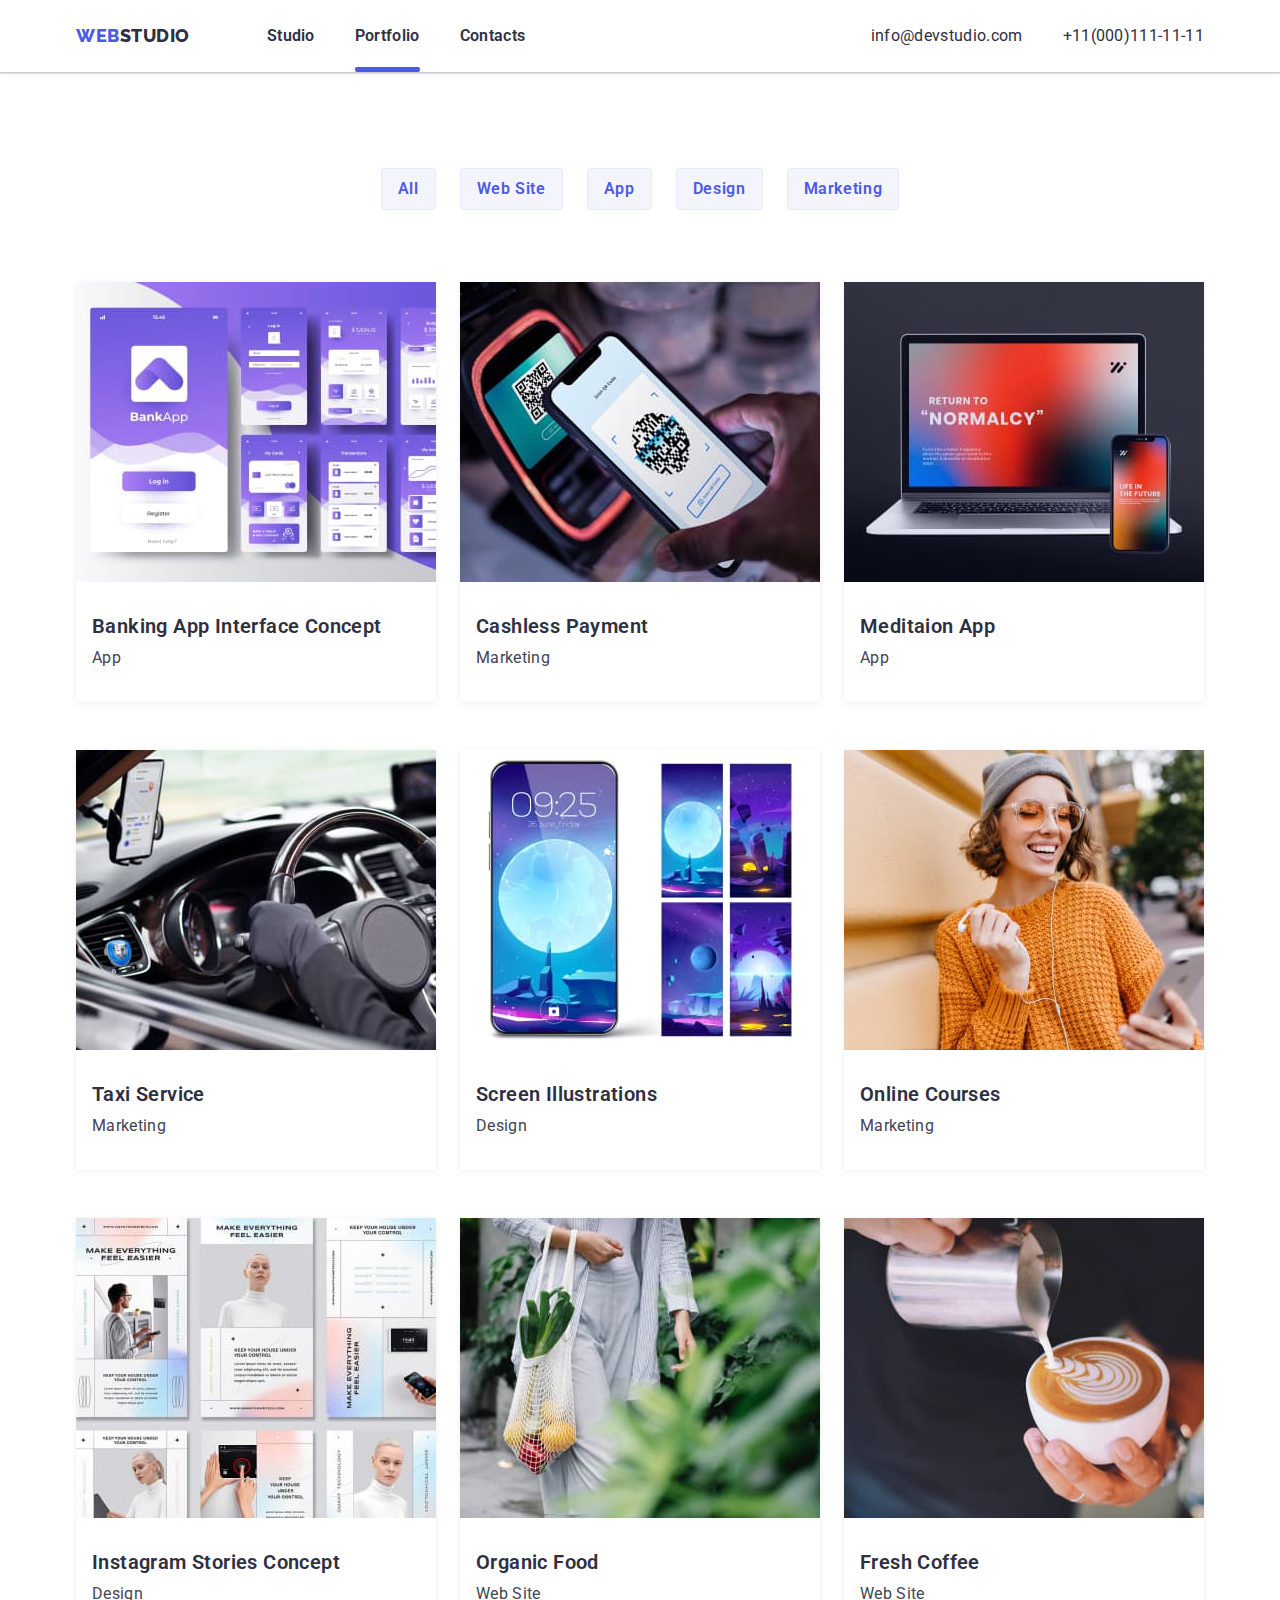
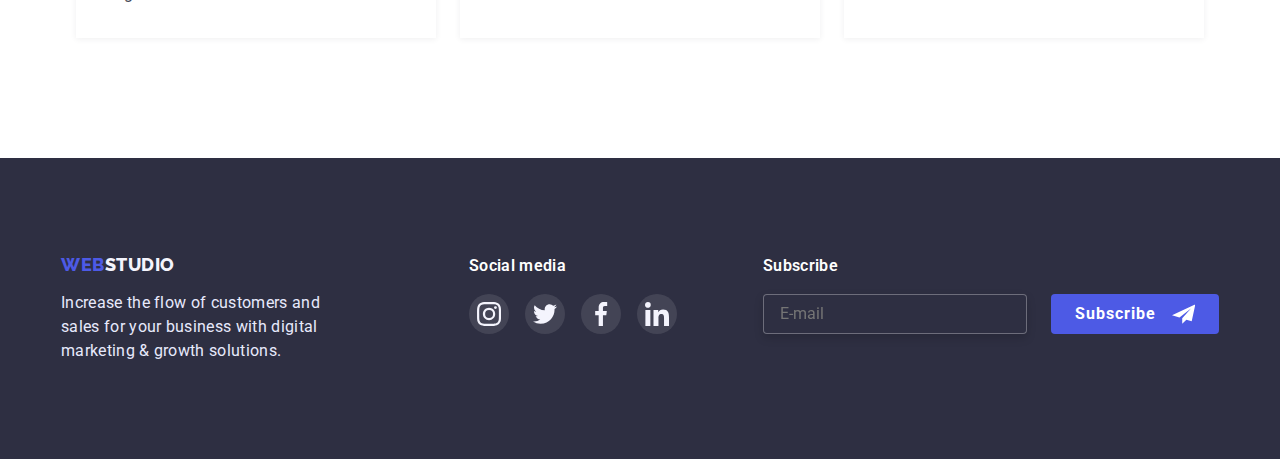
==== commit 3ccd10da: "7" ====
--- a/portfolio.html
+++ b/portfolio.html
@@ -26,15 +26,20 @@
         <nav class="header__menu">
           <a class="logo" href="index.html"><span>Web</span>Studio</a>
           <ul class="header__menu__list">
-            <li><a class="header__menu__link" href="index.html">Studio</a></li>
             <li>
-              <a class="header__menu__link current" href="portfolio.html"
-                >Portfolio</a
-              >
+              <a class="header__menu__link" href="index.html">Studio</a>
+            </li>
+            <li>
+              <a class="header__menu__link current" href="portfolio.html">Portfolio</a>
             </li>
             <li><a class="header__menu__link" href="#">Contacts</a></li>
           </ul>
         </nav>
+        <button type="button" class="mobile__menu__open js-open-menu">
+          <svg class="mobain__menu__open__icon" width="32" height="32">
+            <use href="./img/symbol-defs.svg#icon-burger"></use>
+          </svg>
+        </button>
         <ul class="header__contact">
           <li>
             <a class="header__contact__link" href="mailto:info@devstudio.com"
@@ -48,6 +53,90 @@
           </li>
         </ul>
       </div>
+      <div class="mobile__menu js-menu-container">
+        <div class="container mobile__menu__container">
+          <button class="mobile__menu__close js-close-menu">
+            <svg
+              class="mobile__menu__icon svg_modal_close"
+              width="8"
+              height="8"
+            >
+              <use href="./img/symbol-defs.svg#icon-close-black"></use>
+            </svg>
+          </button>
+          <ul class="mobale__menu__link_list">
+            <li class="mobale__menu__link_item">
+              <a href="index.html" class="mobile__menu__link">Studio</a>
+            </li>
+            <li class="mobale__menu__link_item">
+              <a href="portfolio.html" class="mobile__menu__link">Portfolio</a>
+            </li>
+            <li class="mobale__menu__link_item">
+              <a href="#" class="mobile__menu__link">Contacts</a>
+            </li>
+          </ul>
+          <ul class="mobale__menu__link_contact_list">
+            <li class="mobale__menu__link_contact_item">
+              <a href="tel:+110001111111" class="mobile__menu__contact_link"
+                >+11(000)111-11-11</a
+              >
+            </li>
+            <li class="mobale__menu__link_contact_item">
+              <a
+                href="mailto:info@devstudio.com"
+                class="mobile__menu__contact_link"
+                >info@devstudio.com</a
+              >
+            </li>
+          </ul>
+          <ul class="mobale__menu__link_social_list">
+            <li class="mobile__menu__link_social_item">
+              <a href="#" class="mobile__menu__social__link">
+                <svg
+                  class="mobile__menu__social__link-svg"
+                  width="24"
+                  height="24"
+                >
+                  <use href="./img/symbol-defs.svg#icon-instagram2"></use>
+                </svg>
+              </a>
+            </li>
+            <li class="mobile__menu__link_social_item">
+              <a href="#" class="mobile__menu__social__link">
+                <svg
+                  class="mobile__menu__social__link-svg"
+                  width="24"
+                  height="24"
+                >
+                  <use href="./img/symbol-defs.svg#icon-twitter2"></use>
+                </svg>
+              </a>
+            </li>
+            <li class="mobile__menu__link_social_item">
+              <a href="#" class="mobile__menu__social__link">
+                <svg
+                  class="mobile__menu__social__link-svg"
+                  width="24"
+                  height="24"
+                >
+                  <use href="./img/symbol-defs.svg#icon-facebook2"></use>
+                </svg>
+              </a>
+            </li>
+            <li class="mobile__menu__link_social_item">
+              <a href="#" class="mobile__menu__social__link">
+                <svg
+                  class="mobile__menu__social__link-svg"
+                  width="24"
+                  height="24"
+                >
+                  <use href="./img/symbol-defs.svg#icon-linkedin2"></use>
+                </svg>
+              </a>
+            </li>
+          </ul>
+        </div>
+      </div>
     </header>
     <main>
       <section class="portfolio__content">
@@ -64,6 +153,7 @@
             <li class="portfolio__item">
               <div class="portfolio__list_img-box">
                 <img
+                srcset="img/portfolio/img11.jpg 1x, img/portfolio/img11@2x.jpg 2x"
                   width="360"
                   height="300"
                   src="img/portfolio/img11.jpg"
@@ -86,6 +176,7 @@
             <li class="portfolio__item">
               <div class="portfolio__list_img-box">
                 <img
+                srcset="img/portfolio/img12.jpg 1x, img/portfolio/img12@2x.jpg 2x"
                   width="360"
                   height="300"
                   src="img/portfolio/img12.jpg"
@@ -108,6 +199,7 @@
             <li class="portfolio__item">
               <div class="portfolio__list_img-box">
                 <img
+                srcset="img/portfolio/img13.jpg 1x, img/portfolio/img13@2x.jpg 2x"
                   width="360"
                   height="300"
                   src="img/portfolio/img13.jpg"
@@ -131,6 +223,7 @@
             <li class="portfolio__item">
               <div class="portfolio__list_img-box">
                 <img
+                srcset="img/portfolio/img14.jpg 1x, img/portfolio/img14@2x.jpg 2x"
                   width="360"
                   height="300"
                   src="img/portfolio/img14.jpg"
@@ -154,6 +247,7 @@
             <li class="portfolio__item">
               <div class="portfolio__list_img-box">
                 <img
+                srcset="img/portfolio/img15.jpg 1x, img/portfolio/img15@2x.jpg 2x"
                   width="360"
                   height="300"
                   src="img/portfolio/img15.jpg"
@@ -177,6 +271,7 @@
             <li class="portfolio__item">
               <div class="portfolio__list_img-box">
                 <img
+                srcset="img/portfolio/img16.jpg 1x, img/portfolio/img16@2x.jpg 2x"
                   width="360"
                   height="300"
                   src="img/portfolio/img16.jpg"
@@ -199,6 +294,7 @@
             <li class="portfolio__item">
               <div class="portfolio__list_img-box">
                 <img
+                srcset="img/portfolio/img17.jpg 1x, img/portfolio/img17@2x.jpg 2x"
                   width="360"
                   height="300"
                   src="img/portfolio/img17.jpg"
@@ -221,6 +317,7 @@
             <li class="portfolio__item">
               <div class="portfolio__list_img-box">
                 <img
+                srcset="img/portfolio/img18.jpg 1x, img/portfolio/img18@2x.jpg 2x"
                   width="360"
                   height="300"
                   src="img/portfolio/img18.jpg"
@@ -243,6 +340,7 @@
             <li class="portfolio__item">
               <div class="portfolio__list_img-box">
                 <img
+                srcset="img/portfolio/img19.jpg 1x, img/portfolio/img19@2x.jpg 2x"
                   width="360"
                   height="300"
                   src="img/portfolio/img19.jpg"
@@ -266,71 +364,79 @@
         </div>
       </section>
     </main>
-    <footer>
+    <footer class="footer">
       <div class="container footer__content">
-        <div>
-          <a class="logo logo__footer" href="index.html"
-            ><span>Web</span>Studio</a
-          >
-          <p class="footer-text">
-            Increase the flow of customers and sales for your business with
-            digital marketing & growth solutions.
-          </p>
-        </div>
-        <div class="footer__social-media">
-          <h3 class="footer__social-media-title">Social media</h3>
-          <ul class="footer__social-media-list">
-            <li>
-              <a class="footer__social-media_link" href="#">
-                <svg
-                  class="footer__social-media_svg"
-                  width="24px"
-                  height="24px"
-                >
-                  <use href="img/symbol-defs.svg#icon-instagram2"></use>
-                </svg>
-              </a>
-            </li>
-            <li>
-              <a class="footer__social-media_link" href="#">
-                <svg
-                  class="footer__social-media_svg"
-                  width="24px"
-                  height="24px"
-                >
-                  <use href="img/symbol-defs.svg#icon-twitter2"></use>
-                </svg>
-              </a>
-            </li>
-            <li>
-              <a class="footer__social-media_link" href="#">
-                <svg
-                  class="footer__social-media_svg"
-                  width="24px"
-                  height="24px"
-                >
-                  <use href="img/symbol-defs.svg#icon-facebook2"></use>
-                </svg>
-              </a>
-            </li>
-            <li>
-              <a class="footer__social-media_link" href="#">
-                <svg
-                  class="footer__social-media_svg"
-                  width="24px"
-                  height="24px"
-                >
-                  <use href="img/symbol-defs.svg#icon-linkedin2"></use>
-                </svg>
-              </a>
-            </li>
-          </ul>
+        <div class="footer__logo-social">
+          <div class="footer__logo__text">
+            <a class="logo logo__footer" href="index.html"
+              ><span>Web</span>Studio</a
+            >
+            <p class="footer-text">
+              Increase the flow of customers and sales for your business with
+              digital marketing & growth solutions.
+            </p>
+          </div>
+          <div class="footer__social-media">
+            <h3 class="footer__social-media-title">Social media</h3>
+            <ul class="footer__social-media-list">
+              <li>
+                <a class="footer__social-media_link" href="#">
+                  <svg
+                    class="footer__social-media_svg"
+                    width="24px"
+                    height="24px"
+                  >
+                    <use href="img/symbol-defs.svg#icon-instagram2"></use>
+                  </svg>
+                </a>
+              </li>
+              <li>
+                <a class="footer__social-media_link" href="#">
+                  <svg
+                    class="footer__social-media_svg"
+                    width="24px"
+                    height="24px"
+                  >
+                    <use href="img/symbol-defs.svg#icon-twitter2"></use>
+                  </svg>
+                </a>
+              </li>
+              <li>
+                <a class="footer__social-media_link" href="#">
+                  <svg
+                    class="footer__social-media_svg"
+                    width="24px"
+                    height="24px"
+                  >
+                    <use href="img/symbol-defs.svg#icon-facebook2"></use>
+                  </svg>
+                </a>
+              </li>
+              <li>
+                <a class="footer__social-media_link" href="#">
+                  <svg
+                    class="footer__social-media_svg"
+                    width="24px"
+                    height="24px"
+                  >
+                    <use href="img/symbol-defs.svg#icon-linkedin2"></use>
+                  </svg>
+                </a>
+              </li>
+            </ul>
+          </div>
         </div>
         <div class="footer_subscribe">
-          <p class="subscribe-text">Subscribe</p>
+          <h3 class="subscribe-text">Subscribe</h3>
           <form class="footer-form">
-            <input class="footer-form-input" type="mail" name="text" placeholder="E-mail">
-            <button class="footer-form-button" type="submit">Subscribe
+            <input
+              class="footer-form-input"
+              type="mail"
+              name="text"
+              placeholder="E-mail"
+            />
+            <button class="footer-form-button" type="submit">
+              Subscribe
               <svg class="footer-button-svg" width="24px" height="24px">
                 <use href="./img/symbol-defs.svg#icon-send"></use>
               </svg>
@@ -339,5 +445,6 @@
         </div>
       </div>
     </footer>
+    <script src="./js/mobile-menu.js"></script>
   </body>
 </html>
--- a/css/style.css
+++ b/css/style.css
@@ -28,65 +28,48 @@
   --modal-input-color: #8e8f99;
 }
 
-.section {
-  padding: 120px 0;
-}
-
-/* .container {
-  padding: 0 15px;
-  width: 1158px;
-  margin: 0 auto;
-} */
-
 .container {
   margin-left: auto;
   margin-right: auto;
   padding-left: 15px;
-  padding-right: 15px;}
-
-  @media screen and(max-width:427px) {
-    .container{  
-    width: 100vw;
-      margin: 0;
-      margin-left: auto;
-      margin-right: auto;}  
-  }
-
-  @media screen and (min-width:428px) {
-      .container{width: 428px;}
-  }
-
-  @media screen and (min-width:768px) {
-    
-      .container{width: 768px;}
-  }
-
-  @media screen and (min-width:1440px) {
-
-      .container{width: 1158px;}
-  }
-
-@media screen and (max-width: 767px) {
-  .header__menu__list,
-  .header__contact {
-    display: none;
-  }
-  .header {
-    display: flex;
-    justify-content: space-between;
-    align-items: center;
-    padding-top: 24px;
-    padding-bottom: 24px;
-  }
-  .mobile__menu__open {
-    border: 0;
-    background: none;
-  }
-  .mobile__menu__open__icon {
-    display: block;
-  }
-}
-
+  padding-right: 15px;
+}
+
+.section {
+  padding: 96px 0;
+}
+.logo {
+  font-weight: 800;
+  font-size: 18px;
+  line-height: 1.17;
+  letter-spacing: 0.03em;
+  text-transform: uppercase;
+  color: var(--brand-color2);
+  font-family: "Raleway", sans-serif;
+  align-self: center;
+}
+
+.logo span {
+  color: var(--blu-color);
+}
+.header__menu__list,
+.header__contact {
+  display: none;
+}
+.header {
+  display: flex;
+  justify-content: space-between;
+  align-items: center;
+  padding-top: 24px;
+  padding-bottom: 24px;
+}
+.mobile__menu__open {
+  border: 0;
+  background: none;
+}
+.mobile__menu__open__icon {
+  display: block;
+}
 .mobile__menu.is-open {
   opacity: 1;
   visibility: visible;
@@ -108,7 +91,6 @@
     visibility 250ms cubic-bezier(0.4, 0, 0.2, 1);
 }
 
-
 .mobile__menu__container {
   position: relative;
   padding: 80px 0 40px 25px;
@@ -222,156 +204,43 @@
     0px 1px 1px rgba(46, 47, 66, 0.16), 0px 2px 1px rgba(46, 47, 66, 0.08);
 }
 
-.logo {
-  font-weight: 800;
-  font-size: 18px;
-  line-height: 1.4;
-  letter-spacing: 0.03em;
-  text-transform: uppercase;
-  color: var(--brand-color2);
-  font-family: "Raleway", sans-serif;
-  align-self: center;
-}
-
-.logo span {
-  color: var(--blu-color);
-}
-
-/* header {
-  box-shadow: 0px 2px 1px rgba(46, 47, 66, 0.08),
-    0px 1px 1px rgba(46, 47, 66, 0.16), 0px 1px 6px rgba(46, 47, 66, 0.08);
-}
-
-.header {
-  display: flex;
-}
-
-
-
-.header__menu {
-  display: flex;
-}
-
-.header__menu__list {
-  display: flex;
-  align-items: center;
-  margin: 0 0 0 77px;
-}
-
-.header__menu__link {
-  color: var(--brand-color2);
-  font-weight: 600;
-  font-size: 16px;
-  line-height: 1.5;
-  letter-spacing: 0.02em;
-  transition: color 250ms cubic-bezier(0.4, 0, 0.2, 1);
-}
-
-.header__menu__list li {
-  margin: 0 40px 0 0;
-}
-
-.header__menu__list li:nth-child(3) {
-  margin: 0;
-}
-
-.header__menu__link {
-  padding: 24px 0;
-  position: relative;
-  display: block;
-}
-
-.header__menu__link::after {
-  content: "";
-  position: absolute;
-  left: 0;
-  bottom: 0;
-  display: block;
-  width: 100%;
-  height: 5px;
-  background-color: var(--blu-color);
-  color: var(--blu-color);
-  display: none;
-}
-
-.header__menu__link.current::after {
-  content: "";
-  position: absolute;
-  left: 0;
-  bottom: 0;
-  display: block;
-  width: 100%;
-  height: 5px;
-  background-color: var(--blu-color);
-  border-radius: 2px;
-}
-
-.header__menu__link:hover,
-.header__menu__link:focus {
-  color: var(--brand-color);
-}
-
-.header__menu__link:active {
-  color: var(--blu-color);
-}
-
-.header__contact {
-  padding: 24px 0;
-  display: flex;
-  margin-left: auto;
-}
-
-.header__contact__link {
-  color: var(--brand-color2);
-  font-weight: 400;
-  font-size: 16px;
-  line-height: 1.5;
-  letter-spacing: 0.02em;
-  transition: color 250ms cubic-bezier(0.4, 0, 0.2, 1);
-}
-
-.header__contact li {
-  margin: 0 0 0 40px;
-}
-
-.header__contact li:nth-child(1) {
-  margin: 0;
-}
-
-.header__contact__link:hover,
-.header__contact__link:focus {
-  color: var(--blu-color);
-}
-
-.header__contact__link:active {
-  color: var(--blu-color);
-}
-
-
-
-
 .main__header {
   background-image: linear-gradient(
       rgba(46, 47, 66, 0.7),
       rgba(46, 47, 66, 0.7)
     ),
-    url(../img/people-office.jpg);
+    url(../img/mobile/mobile-bg.jpg);
+  background-position: center top;
   background-size: cover;
-  padding: 192px 0;
+  background-repeat: no-repeat;
+  padding: 112px 0 109px 0;
   text-align: center;
   margin: 0 auto;
-  max-width: 1600px;
+}
+
+@media screen and (min-device-pixel-ratio: 2) and (max-width: 767.5px),
+  screen and (min-resolution: 192dpi) and (max-width: 767.5px),
+  screen and (min-resolution: 2dppx) and (max-width: 767.5px) {
+  .main__header {
+    background-image: linear-gradient(
+      rgba(46, 47, 66, 0.7),
+      rgba(46, 47, 66, 0.7)
+    ),
+    url(../img/mobile/mobile-bg@2x.jpg);
+  }
 }
 
 .main__header h1 {
   font-weight: 600;
-  font-size: 56px;
-  line-height: 1.08;
+  font-size: 36px;
+  line-height: 1.12;
   text-align: center;
   letter-spacing: 0.02em;
   color: var(--white-color);
-  margin: 0 auto;
-  width: 496px;
+  margin-bottom: 80px;
+  margin-left: auto;
+  margin-right: auto;
+  width: 319px;
 }
 
 .main__header button {
@@ -385,11 +254,10 @@
   color: var(--white-color);
   border: none;
   cursor: pointer;
-  margin: 48px 0 0 0;
   padding: 16px 32px;
 }
 
-.main__header button:hover {
+.main__header button:focus {
   box-shadow: 0px 1px 6px rgba(46, 47, 66, 0.08),
     0px 1px 1px rgba(46, 47, 66, 0.16), 0px 2px 1px rgba(46, 47, 66, 0.08);
 }
@@ -399,63 +267,41 @@
   box-shadow: 0px 4px 4px rgba(0, 0, 0, 0.15);
 }
 
-.main__text {
-  padding: 120px 0 0 0;
-}
-
-.main__text__list {
-  display: flex;
-  gap: 24px;
-}
-
-.main__text__list__icon {
-  background: #f4f4fd;
-  border-radius: 4px;
-  background: #f4f4fd;
-  border-radius: 4px;
-  width: 264px;
-  height: 112px;
-  display: flex;
-  justify-content: center;
-  align-items: center;
-}
-
-.icon-benefits {
-  display: block;
-}
-
-.main__text h3 {
-  font-weight: 600;
-  font-size: 20px;
-  line-height: 1.2;
-  letter-spacing: 0.02em;
-  margin: 8px 0 8px 0;
-}
-
-.main__text p {
-  font-size: 16px;
-  line-height: 1.5;
-  letter-spacing: 0.02em;
-  color: var(--brand-color);
-}
-
-.main__descr h2 {
+.main__text__item {
+  margin-bottom: 72px;
+}
+.main__text__item:nth-child(4) {
+  margin: 0;
+}
+
+.main__text__item h3 {
   font-weight: 600;
   font-size: 36px;
   line-height: 1.12;
   text-align: center;
   letter-spacing: 0.02em;
   text-transform: capitalize;
-  margin: 0 0 72px 0;
-}
-
-.main__descr__list {
-  display: flex;
-  gap: 24px;
+  color: var(--brand-color2);
+  margin-bottom: 8px;
+}
+
+.main__text__item p {
+  font-weight: 600;
+  font-size: 16px;
+  line-height: 1.5;
+  letter-spacing: 0.02em;
+  color: var(--brand-color);
+}
+.main__text__list__icon {
+  display: none;
+}
+
+.main__descr {
+  display: none;
 }
 
 .main__team {
-  background-color: var(--white-color2);
+  background: var(--white-color2);
 }
 
 .main__team h2 {
@@ -465,27 +311,46 @@
   text-align: center;
   letter-spacing: 0.02em;
   text-transform: capitalize;
-  margin: 0 0 72px;
-}
-
-.main__team__list {
-  display: flex;
-  gap: 24px;
-}
-
+}
 .teammate {
+  width: 260px;
+  margin: 0 auto;
+  background-color: var(--white-color);
   background: #ffffff;
   box-shadow: 0px 1px 6px rgba(46, 47, 66, 0.08),
     0px 1px 1px rgba(46, 47, 66, 0.16), 0px 2px 1px rgba(46, 47, 66, 0.08);
   border-radius: 0px 0px 4px 4px;
 }
-
+.main__team__list {
+  display: flex;
+  flex-direction: column;
+  margin-top: 72px;
+  gap: 72px;
+}
 .teammate__text {
-  padding: 32px 16px;
-}
-
+  padding: 32px 14px;
+}
+.teammate__text h3 {
+  font-weight: 600;
+  font-size: 20px;
+  line-height: 24px;
+  text-align: center;
+  letter-spacing: 0.02em;
+  color: var(--brand-color2);
+}
+
+.teammate__text p {
+  font-weight: 400;
+  font-size: 16px;
+  line-height: 1.5;
+  text-align: center;
+  letter-spacing: 0.02em;
+  color: var(--brand-color);
+  margin: 8px 0;
+}
 .social_media_team {
   display: flex;
+  justify-content: center;
   gap: 24px;
   padding: 4px 0;
 }
@@ -501,23 +366,6 @@
   border-radius: 50%;
   border: 1px solid var(--blu-color);
   background-color: var(--blu-color);
-}
-
-.teammate h3 {
-  font-weight: 600;
-  font-size: 20px;
-  line-height: 1.2;
-  text-align: center;
-  letter-spacing: 0.02em;
-}
-
-.teammate p {
-  font-size: 16px;
-  line-height: 24px;
-  text-align: center;
-  letter-spacing: 0.02em;
-  color: var(--brand-color);
-  margin: 8px 0 8px 0;
 }
 
 .customers__title {
@@ -529,25 +377,29 @@
   line-height: 1.17;
   letter-spacing: 0.03em;
 }
-
 .customers__list {
-  display: flex;
-  gap: 24px;
-  height: 88px;
+  flex-wrap: wrap;
+  display: flex;
+  justify-content: space-between;
+}
+.customers__list li {
+  margin-bottom: 72px;
+}
+.customers__list li:nth-last-child(-n + 2) {
+  margin: 0;
 }
 
 .customers__link {
   border: 1px solid #8e8f99;
   border-radius: 4px;
   transition: border 250ms cubic-bezier(0.4, 0, 0.2, 1);
-  width: 168px;
+  width: 190px;
   height: 88px;
   display: flex;
   justify-content: center;
   align-items: center;
 }
-
-.customers__link:hover,
+.customers__link:active,
 .customers__link:focus {
   border: 1px solid var(--blu-color);
 }
@@ -557,48 +409,60 @@
   transition: fill 250ms cubic-bezier(0.4, 0, 0.2, 1);
 }
 
-.customers__link:hover .customers-svg {
+.customers__link:active .customers-svg {
   fill: var(--blu-color);
 }
 
-.customers__link:hover .customers-svg {
+.customers__link:focus .customers-svg {
   fill: var(--blu-color);
 }
 
-footer {
+.footer {
+  padding: 96px 0;
   background-color: var(--brand-color2);
+}
+.footer__content {
+  display: flex;
+  flex-direction: column;
+  justify-content: center;
+  align-items: center;
 }
 
 .logo__footer {
   color: var(--white-color2);
   display: inline-block;
 }
-
-.footer__content {
-  display: flex;
-}
-
+.footer__logo__text {
+  display: flex;
+  flex-direction: column;
+}
+.footer-text {
+  width: 264px;
+  margin: 16px 0 0 0;
+  font-size: 16px;
+  line-height: 1.5;
+  letter-spacing: 0.02em;
+  color: var(--white-color3);
+}
 .footer__social-media {
-  height: 100%;
-  margin: 0 0 0 120px;
-}
-
+  margin: 72px auto;
+  width: 208px;
+}
 .footer__social-media-title {
-  color: var(--white-color);
+  text-align: center;
   font-weight: 600;
   font-size: 16px;
   line-height: 1.5;
   letter-spacing: 0.02em;
-  margin: 0 0 16px 0;
-}
-
+  color: var(--white-color);
+  margin-bottom: 16px;
+}
 .footer__social-media-list {
   display: flex;
   height: 40px;
   max-width: 208px;
   gap: 16px;
 }
-
 .footer__social-media_link {
   width: 40px;
   height: 40px;
@@ -611,215 +475,48 @@
   transition: background-color 250ms cubic-bezier(0.4, 0, 0.2, 1);
 }
 
-.footer__social-media_link:hover {
+.footer__social-media_link:active {
   background-color: #31d0aa;
 }
 
 .footer__social-media_link:focus {
   background-color: #31d0aa;
 }
-/* Portfolio */
-
-.visually-hidden {
-  position: absolute;
-  width: 1px;
-  height: 1px;
-  margin: -1px;
-  border: 0;
-  padding: 0;
-  white-space: nowrap;
-  clip-path: inset(100%);
-  clip: rect(0 0 0 0);
-  overflow: hidden;
-}
-
-.portfolio__content {
-  padding: 96px 0 120px 0;
-}
-
-.portfolio__buttons {
-  display: flex;
-  justify-content: center;
-}
-
-.portfolio__buttons button {
-  font-family: "Roboto";
-  font-style: normal;
-  font-weight: 600;
-  font-size: 16px;
-  line-height: 1.5;
-  letter-spacing: 0.04em;
-  background: var(--white-color2);
-  border: 1px solid var(--white-color3);
-  border-radius: 4px;
-  color: var(--blu-color);
-  cursor: pointer;
-  padding: 8px 16px;
-  transition: background-color 250ms cubic-bezier(0.4, 0, 0.2, 1),
-    border 250ms cubic-bezier(0.4, 0, 0.2, 1),
-    box-shadow 250ms cubic-bezier(0.4, 0, 0.2, 1),
-    color 250ms cubic-bezier(0.4, 0, 0.2, 1);
-}
-
-.portfolio__buttons li {
-  margin: 0 24px 0 0;
-}
-
-.portfolio__buttons li:nth-child(5) {
-  margin: 0;
-}
-
-.portfolio__buttons button:hover,
-.portfolio__buttons button:focus {
-  border: 1px solid var(--blu-color);
-  background: var(--blu-color);
-  box-shadow: 0px 3px 1px rgba(0, 0, 0, 0.1), 0px 2px 1px rgba(0, 0, 0, 0.08),
-    0px 2px 2px rgba(0, 0, 0, 0.12);
-  color: var(--white-color);
-}
-
-.portfolio__buttons button:active {
-  background: var(--blu-color2);
-  box-shadow: 0px 3px 1px rgba(0, 0, 0, 0.1), 0px 2px 1px rgba(0, 0, 0, 0.08),
-    0px 2px 2px rgba(0, 0, 0, 0.12);
-  color: var(--white-color);
-}
-
-.portfolio__list {
-  display: flex;
-  flex-wrap: wrap;
-  margin: 72px 0 0 0;
-}
-
-.portfolio__list__text {
-  padding: 32px 0 32px 16px;
-}
-.portfolio__item:nth-child(n + 7) {
-  margin: 0 24px 0 0;
-}
-.portfolio__item:nth-child(3n + 3) {
-  margin: 0 0 48px 0;
-}
-.portfolio__item:nth-child(9) {
-  margin: 0;
-}
-
-.portfolio__item {
-  box-shadow: 0px 1px 6px rgba(46, 47, 66, 0.08);
-  transition: box-shadow 250ms cubic-bezier(0.4, 0, 0.2, 1);
-  margin: 0 24px 48px 0;
-}
-
-.portfolio__list img {
-  display: block;
-}
-
-.portfolio__item:hover,
-.portfolio__item:focus {
-  box-shadow: 0px 1px 6px rgba(46, 47, 66, 0.08),
-    0px 1px 1px rgba(46, 47, 66, 0.16), 0px 2px 1px rgba(46, 47, 66, 0.08);
-}
-
-.portfolio__list h3 {
-  font-weight: 600;
-  font-size: 20px;
-  line-height: 1.2;
-  letter-spacing: 0.02em;
-  margin: 0 0 8px 0;
-}
-
-.portfolio__list p {
-  font-size: 16px;
-  line-height: 1.5;
-  letter-spacing: 0.02em;
-  color: var(--brand-color);
-}
-
-.portfolio__list_img-box {
-  position: relative;
-  width: 360px;
-  height: 300px;
-  margin-left: auto;
-  margin-right: auto;
-  background-color: #bdbdbd;
-  overflow: hidden;
-}
-
-.portfolio__item:hover .overlay,
-.portfolio__item:focus .overlay {
-  transform: translatey(0);
-}
-
-.overlay {
-  position: absolute;
-  top: 0;
-  left: 0;
-  width: 100%;
-  height: 100%;
-  background-color: #3f51b5;
-  transform: translatey(100%);
-  transition: transform 250ms ease;
-}
-
-.overlay p {
-  font-size: 16px;
-  line-height: 1.5;
-  letter-spacing: 0.02em;
-  color: #f4f4fd;
-  padding: 40px 32px;
-}
-
-/* footer */
-
-footer {
-  padding: 100px 0;
-}
-
-.footer-text {
-  max-width: 264px;
-  margin: 16px 0 0 0;
-  font-size: 16px;
-  line-height: 24px;
-  letter-spacing: 0.02em;
-  color: var(--white-color3);
-}
-
 .footer_subscribe {
-  margin: 0 0 0 80px;
-  width: 456px;
-}
-
+  width: 396px;
+}
 .subscribe-text {
   font-weight: 600;
   font-size: 16px;
   line-height: 1.5;
   letter-spacing: 0.02em;
   color: var(--white-color);
-  margin: 0 0 16px 0;
-}
-
+  text-align: center;
+}
 .footer-form {
   display: flex;
+  flex-direction: column;
+}
+.footer-button-svg {
+  margin: 0 0 0 16px;
 }
 
 .footer-form-input {
   padding: 8px 0 8px 16px;
-  width: 264px;
-  margin: 0 24px 0 0;
+  width: 100%;
+  margin: 16px 0;
   border: 1px solid rgba(255, 255, 255, 0.3);
   filter: drop-shadow(0px 4px 4px rgba(0, 0, 0, 0.15));
   border-radius: 4px;
-  background: #2e2f42;
+  background: var(--brand-color2);
   color: #fff;
-}
-
-.footer-button-svg {
-  margin: 0 0 0 16px;
 }
 
 .footer-form-button {
   transition: box-shadow 250ms cubic-bezier(0.4, 0, 0.2, 1);
   cursor: pointer;
+  width: 168px;
+  margin: 0 auto;
   padding: 8px 24px;
   font-weight: 700;
   font-size: 16px;
@@ -834,7 +531,7 @@
   border-radius: 4px;
 }
 
-.footer-form-button:hover {
+.footer-form-button:focus {
   box-shadow: 0px 1px 6px rgba(46, 47, 66, 0.08),
     0px 1px 1px rgba(46, 47, 66, 0.16), 0px 2px 1px rgba(46, 47, 66, 0.08);
 }
@@ -843,8 +540,9 @@
   background: var(--blu-color2);
   box-shadow: 0px 4px 4px rgba(0, 0, 0, 0.15);
 }
-
-/* modal */
+.footer-button-svg {
+  margin: 0 0 0 16px;
+}
 
 .backdrop {
   position: fixed;
@@ -995,6 +693,19 @@
 }
 .modal_form-check {
   margin: 0 8px 0 0;
+}
+
+.visually-hidden {
+  position: absolute;
+  width: 1px;
+  height: 1px;
+  margin: -1px;
+  border: 0;
+  padding: 0;
+  white-space: nowrap;
+  clip-path: inset(100%);
+  clip: rect(0 0 0 0);
+  overflow: hidden;
 }
 
 .modal_form_chech_link {
@@ -1063,3 +774,727 @@
   background: #404bbf;
   box-shadow: 0px 4px 4px rgba(0, 0, 0, 0.15);
 }
+
+.portfolio__content{
+  padding: 48px 0;
+}
+
+.portfolio__buttons{
+  display: flex;
+  flex-wrap: wrap;
+  width:320px;
+  column-gap: 24px;
+  row-gap: 16px;
+  margin-bottom: 48px;
+}
+
+.portfolio__buttons button{
+  font-weight: 600;
+  font-size: 16px;
+  line-height: 1.5;
+  letter-spacing: 0.04em;
+  background: var(--white-color2);
+  border: 1px solid var(--white-color3);
+  border-radius: 4px;
+  color: var(--blu-color);
+  cursor: pointer;
+  padding: 8px 16px;
+  transition: background-color 250ms cubic-bezier(0.4, 0, 0.2, 1),
+    border 250ms cubic-bezier(0.4, 0, 0.2, 1),
+    box-shadow 250ms cubic-bezier(0.4, 0, 0.2, 1),
+    color 250ms cubic-bezier(0.4, 0, 0.2, 1);
+}
+.portfolio__buttons button:focus,
+.portfolio__buttons button:active {
+  border: 1px solid var(--blu-color);
+  background: var(--blu-color);
+  box-shadow: 0px 3px 1px rgba(0, 0, 0, 0.1), 0px 2px 1px rgba(0, 0, 0, 0.08),
+    0px 2px 2px rgba(0, 0, 0, 0.12);
+  color: var(--white-color);
+}
+
+.portfolio__item {
+  box-shadow: 0px 1px 6px rgba(46, 47, 66, 0.08);
+  transition: box-shadow 250ms cubic-bezier(0.4, 0, 0.2, 1);
+  margin: 0 0 48px 0;
+}
+
+.portfolio__item:last-child{
+  margin: 0;
+}
+
+.portfolio__item:hover,
+.portfolio__item:focus {
+  box-shadow: 0px 1px 6px rgba(46, 47, 66, 0.08),
+    0px 1px 1px rgba(46, 47, 66, 0.16), 0px 2px 1px rgba(46, 47, 66, 0.08);
+}
+
+.portfolio__list_img-box {
+  position: relative;
+  width: 396px;
+  height: 280px;
+  margin-left: auto;
+  margin-right: auto;
+  background-color: #bdbdbd;
+  overflow: hidden;
+}
+
+.portfolio__list__text{
+  padding: 32px 16px;
+}
+
+.portfolio__list h3 {
+  font-weight: 600;
+  font-size: 20px;
+  line-height: 1.2;
+  letter-spacing: 0.02em;
+  margin: 0 0 8px 0;
+}
+
+.portfolio__list p {
+  font-size: 16px;
+  line-height: 1.5;
+  letter-spacing: 0.02em;
+  color: var(--brand-color);
+}
+
+.overlay {
+  position: absolute;
+  top: 0;
+  left: 0;
+  width: 100%;
+  height: 100%;
+  background-color: #3f51b5;
+  transform: translatey(100%);
+  transition: transform 250ms ease;
+}
+
+.portfolio__item:hover .overlay,
+.portfolio__item:focus .overlay {
+  transform: translatey(0);
+}
+
+.overlay p {
+  font-size: 16px;
+  line-height: 1.5;
+  letter-spacing: 0.02em;
+  color: #f4f4fd;
+  padding: 40px 32px;}
+
+@media screen and(max-width:427px) {
+  .container {
+    width: 100vw;
+    margin: 0;
+    margin-left: auto;
+    margin-right: auto;
+  }
+}
+
+@media screen and (min-width: 480px) {
+  .container {
+    width: 428px;
+  }
+}
+
+@media screen and (min-width: 768px) {
+  .container {
+    width: 768px;
+  }
+  .mobile__menu,
+  .mobile__menu__open {
+    display: none;
+  }
+  header {
+    box-shadow: 0px 2px 1px rgba(46, 47, 66, 0.08),
+      0px 1px 1px rgba(46, 47, 66, 0.16), 0px 1px 6px rgba(46, 47, 66, 0.08);
+  }
+  .header {
+    display: flex;
+    padding: 0 15px;
+  }
+  .header__menu {
+    display: flex;
+    align-self: center;
+  }
+
+  .header__menu__list {
+    display: flex;
+    align-items: center;
+    margin: 0 0 0 121px;
+  }
+
+  .header__menu__link {
+    color: var(--brand-color2);
+    font-weight: 600;
+    font-size: 16px;
+    line-height: 1.5;
+    letter-spacing: 0.02em;
+    transition: color 250ms cubic-bezier(0.4, 0, 0.2, 1);
+  }
+  .header__menu__list li {
+    margin: 0 40px 0 0;
+  }
+
+  .header__menu__list li:nth-child(3) {
+    margin: 0;
+  }
+  .header__menu__link {
+    padding: 24px 0 22px 0;
+    position: relative;
+    display: block;
+  }
+  .header__menu__link::after {
+    content: "";
+    position: absolute;
+    left: 0;
+    bottom: 0;
+    display: block;
+    width: 100%;
+    height: 5px;
+    background-color: var(--blu-color);
+    color: var(--blu-color);
+    display: none;
+  }
+
+  .header__menu__link.current::after {
+    content: "";
+    position: absolute;
+    left: 0;
+    bottom: 0;
+    display: block;
+    width: 100%;
+    height: 5px;
+    background-color: var(--blu-color);
+    border-radius: 2px;
+  }
+
+  .header__menu__link:hover{
+    color: var(--brand-color);
+  }
+  .header__menu__link:focus{
+    color: var(--brand-color);
+  }
+
+  .header__menu__link:active {
+    color: var(--blu-color);
+  }
+  .header__contact {
+    display: flex;
+    align-self: center;
+    flex-direction: column;
+    margin-left: auto;
+  }
+
+  .header__contact__link {
+    color: var(--brand-color2);
+    font-weight: 400;
+    font-size: 12px;
+    line-height: 1.5;
+    letter-spacing: 0.02em;
+    transition: color 250ms cubic-bezier(0.4, 0, 0.2, 1);
+  }
+
+  .header__contact__link:hover,
+  .header__contact__link:focus {
+    color: var(--blu-color);
+  }
+
+  .header__contact__link:active {
+    color: var(--blu-color);
+  }
+
+  .main__header{
+    background-image: linear-gradient(
+      rgba(46, 47, 66, 0.7),
+      rgba(46, 47, 66, 0.7)
+    ),
+    url(../img/tablet/tablet-bg.jpg);
+  }
+
+  .main__header h1{
+    margin-bottom: 40px;
+  }
+
+  @media screen and (min-device-pixel-ratio: 2) and (max-width: 1199.5px),
+  screen and (min-resolution: 192dpi) and (max-width: 1199.5px),
+  screen and (min-resolution: 2dppx) and (max-width: 1199.5px) {
+  .main__header {
+    background-image: linear-gradient(
+      rgba(46, 47, 66, 0.7),
+      rgba(46, 47, 66, 0.7)
+    ),
+    url(../img/tablet/tablet-bg@2x.jpg);
+}
+}
+.main__text__list{
+  display: flex;
+  flex-wrap: wrap;
+  gap: 24px;
+}
+
+.main__text__item{
+  width: 356px;
+}
+
+.main__text__item h3{
+  text-align: start;
+}
+
+.main__text__item:nth-last-child(-n+2){
+  margin: 0;
+}
+
+.main__team__list{
+  display: flex;
+  flex-direction: row;
+  flex-wrap: wrap;
+  column-gap: 24px;
+  row-gap: 54px;
+  justify-content: center;
+}
+
+.teammate{
+  margin: 0;
+}
+
+.customers__list{
+  flex-wrap: wrap;
+  display: flex;
+  justify-content: center;
+  column-gap: 24px;
+}
+
+.customers__list li:nth-last-child(-n+3){
+margin: 0;
+}
+
+.customers__link{
+  width: 168px;
+
+}
+
+.footer__logo-social{
+  display: flex;
+  gap: 24px;
+  width: 100%;
+}
+
+
+.footer__content{
+  padding-left: 108px;
+  padding-right: 108px;
+}
+
+.footer__social-media{
+  margin: 0;
+}
+.footer_subscribe{
+  margin-top: 72px;
+  width: 100%;
+}
+.subscribe-text{
+  text-align: start;
+  margin-bottom: 8px;
+}
+.footer-form{
+  display: flex;
+  flex-direction: row;
+}
+.footer-form-input{
+  margin: 0 ;
+  width: 264px;
+
+}
+.footer-form-button{
+  margin-left: 24px;
+
+}
+
+.portfolio__content{
+  padding: 64px 0 96px 0;
+}
+
+.portfolio__buttons{
+  display: flex;
+  justify-content: center;
+  width: 100%;
+  margin-bottom: 64px;
+}
+
+.portfolio__list{
+  display: flex;
+    flex-wrap: wrap;
+    column-gap: 24px;
+}
+
+.portfolio__list_img-box{
+  width: 356px;
+  height: 300px;
+}
+
+.portfolio__list_img-box img{
+  height: 100%;
+}
+
+.portfolio__item{
+  margin-bottom: 72px;
+}
+
+.portfolio__item:nth-last-child(){
+  margin: 0;
+}
+
+}
+
+
+@media screen and (min-width: 1200px) {
+  .container {
+    width: 1158px;
+  }
+  header {
+    box-shadow: 0px 2px 1px rgba(46, 47, 66, 0.08),
+      0px 1px 1px rgba(46, 47, 66, 0.16), 0px 1px 6px rgba(46, 47, 66, 0.08);
+  }
+  
+  .header {
+    display: flex;
+  }
+  
+  .header__menu {
+    display: flex;
+  }
+  
+  .header__menu__list {
+    display: flex;
+    align-items: center;
+    margin: 0 0 0 77px;
+  }
+  
+  .header__menu__link {
+    color: var(--brand-color2);
+    font-weight: 600;
+    font-size: 16px;
+    line-height: 1.5;
+    letter-spacing: 0.02em;
+    transition: color 250ms cubic-bezier(0.4, 0, 0.2, 1);
+  }
+  
+  .header__menu__list li {
+    margin: 0 40px 0 0;
+  }
+  
+  .header__menu__list li:nth-child(3) {
+    margin: 0;
+  }
+  
+  .header__menu__link {
+    padding: 24px 0;
+    position: relative;
+    display: block;
+  }
+  
+  .header__menu__link::after {
+    content: "";
+    position: absolute;
+    left: 0;
+    bottom: 0;
+    display: block;
+    width: 100%;
+    height: 5px;
+    background-color: var(--blu-color);
+    color: var(--blu-color);
+    display: none;
+  }
+  
+  .header__menu__link.current::after {
+    content: "";
+    position: absolute;
+    left: 0;
+    bottom: 0;
+    display: block;
+    width: 100%;
+    height: 5px;
+    background-color: var(--blu-color);
+    border-radius: 2px;
+  }
+  
+  .header__menu__link:hover,
+  .header__menu__link:focus {
+    color: var(--brand-color);
+  }
+  
+  .header__menu__link:active {
+    color: var(--blu-color);
+  }
+  
+  .header__contact {
+    padding: 24px 0;
+    display: flex;
+    margin-left: auto;
+    flex-direction: row;
+  }
+  
+  .header__contact__link {
+    color: var(--brand-color2);
+    font-weight: 400;
+    font-size: 16px;
+    line-height: 1.5;
+    letter-spacing: 0.02em;
+    transition: color 250ms cubic-bezier(0.4, 0, 0.2, 1);
+  }
+  
+  .header__contact li {
+    margin: 0 0 0 40px;
+  }
+  
+  .header__contact li:nth-child(1) {
+    margin: 0;
+  }
+  
+  .header__contact__link:hover,
+  .header__contact__link:focus {
+    color: var(--blu-color);
+  }
+  
+  .header__contact__link:active {
+    color: var(--blu-color);
+  }
+  
+  
+  
+  
+  .main__header {
+    background-image: linear-gradient(
+        rgba(46, 47, 66, 0.7),
+        rgba(46, 47, 66, 0.7)
+      ),
+      url(../img/people-office.jpg);
+    padding: 192px 0;
+    max-width: 1600px;
+  }
+
+  @media screen and (min-device-pixel-ratio: 2) and (min-width: 1200px),
+  screen and (min-resolution: 192dpi) and (min-width: 1200px),
+  screen and (min-resolution: 2dppx) and (min-width: 1200px) {
+  .main__header {
+    background-image: linear-gradient(
+      rgba(46, 47, 66, 0.7),
+      rgba(46, 47, 66, 0.7)
+    ),
+    url(../img/people-office@2x.jpg);
+  }}
+  
+  .main__header h1 {
+    font-size: 56px;
+    line-height: 1.08;
+    width: 496px;
+  }
+  
+  .main__header button:hover {
+    box-shadow: 0px 1px 6px rgba(46, 47, 66, 0.08),
+      0px 1px 1px rgba(46, 47, 66, 0.16), 0px 2px 1px rgba(46, 47, 66, 0.08);
+  }
+  
+  
+  .main__text {
+    padding: 120px 0 0 0;
+  }
+  
+  .main__text__list {
+    flex-wrap: nowrap;
+    display: flex;
+    gap: 24px;
+  }
+  
+  .main__text__list__icon {
+    background: #f4f4fd;
+    border-radius: 4px;
+    background: #f4f4fd;
+    border-radius: 4px;
+    width: 264px;
+    height: 112px;
+    display: flex;
+    justify-content: center;
+    align-items: center;
+  }
+  
+  .icon-benefits {
+    display: block;
+  }
+  
+.main__text__item{
+  margin: 0;
+}
+
+  .main__text__item h3 {
+    font-size: 20px;
+    line-height: 1.2;
+    margin: 8px 0 8px 0;
+  }
+  
+  .main__text__item p {
+    font-weight: 400;
+  }
+  
+  .main__descr h2 {
+    font-weight: 600;
+    font-size: 36px;
+    line-height: 1.12;
+    text-align: center;
+    letter-spacing: 0.02em;
+    text-transform: capitalize;
+    margin: 0 0 72px 0;
+  }
+  
+  .main__descr__list {
+    display: flex;
+    gap: 24px;
+  }
+  
+  
+  .main__team h2 {
+    margin: 0 0 72px;
+  }
+  
+  .main__team__list {
+    display: flex;
+    gap: 24px;
+  }
+
+  .main__descr{
+    display: flex;
+  }
+  
+  .teammate__text {
+    padding: 32px 16px;
+  }
+  
+  .customers__list {
+    display: flex;
+    gap: 24px;
+    height: 88px;
+  }
+  
+  .customers__link {
+    width: 168px;
+  }
+  
+  .customers__link:hover,
+  .customers__link:focus {
+    border: 1px solid var(--blu-color);
+  }
+  
+
+  
+  .customers__link:hover .customers-svg {
+    fill: var(--blu-color);
+  }
+  
+  
+ 
+  
+  .logo__footer {
+    align-self: start;
+  }
+  
+  .footer__content {
+    display: flex;
+    flex-direction: row;
+    padding-left: 0;
+    padding-right: 0;
+    align-items: flex-start;
+  }
+
+  
+  .footer__social-media {
+    height: 100%;
+    margin: 0 0 0 120px;
+  }
+  
+  .footer__social-media-title {
+    text-align: start;
+  }
+  
+  
+  .footer__social-media_link:hover {
+    background-color: #31d0aa;
+  }
+  
+  footer {
+    padding: 100px 0;
+  }
+  
+  
+  .footer_subscribe {
+    margin: 0 0 0 80px;
+    width: 456px;
+  }
+  
+  .subscribe-text {
+    margin: 0 0 16px 0;
+  }
+  
+  .footer-form {
+    display: flex;
+  }
+  
+  .footer-form-input {
+    width: 264px;
+  }
+
+  .portfolio__content {
+    padding: 96px 0 120px 0;
+  }
+  
+  .portfolio__buttons {
+    display: flex;
+    justify-content: center;
+    margin-bottom: 72px;
+  }
+  
+  .portfolio__buttons button:hover {
+    border: 1px solid var(--blu-color);
+    background: var(--blu-color);
+    box-shadow: 0px 3px 1px rgba(0, 0, 0, 0.1), 0px 2px 1px rgba(0, 0, 0, 0.08),
+      0px 2px 2px rgba(0, 0, 0, 0.12);
+    color: var(--white-color);
+  }
+  
+  .portfolio__list {
+    display: flex;
+    flex-wrap: wrap;
+    column-gap: 0px;
+  }
+  
+  .portfolio__list__text {
+    padding: 32px 0 32px 16px;
+  }
+  .portfolio__item:nth-child(n + 7) {
+    margin: 0 24px 0 0;
+  }
+  .portfolio__item:nth-child(3n + 3) {
+    margin: 0 0 48px 0;
+  }
+  .portfolio__item:nth-child(9) {
+    margin: 0;
+  }
+  
+  .portfolio__item {
+    margin: 0 24px 48px 0;
+  }
+  
+  .portfolio__list img {
+    display: block;
+  }
+  
+  .portfolio__list_img-box {
+    width: 360px;
+    height: 300px;
+  }
+  .section{
+    padding: 120px 0;
+  }
+}
+
+
+
